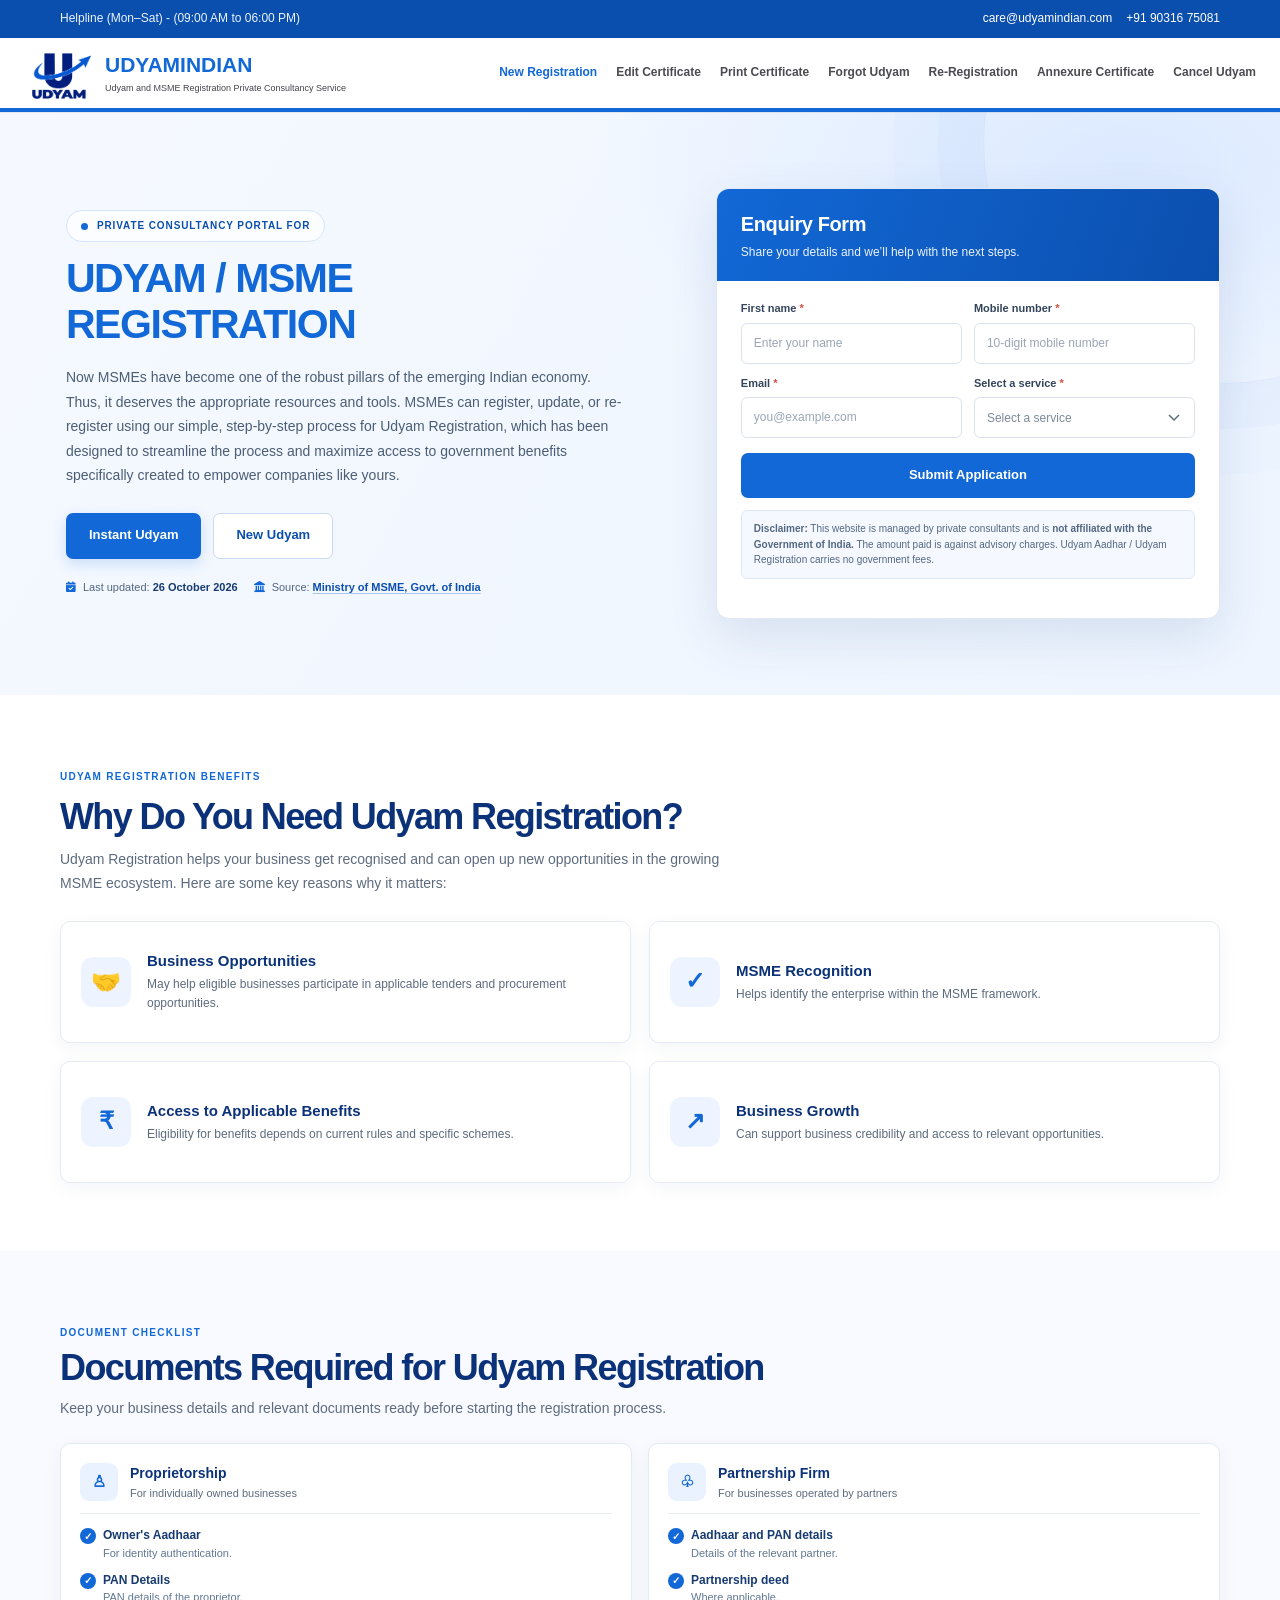
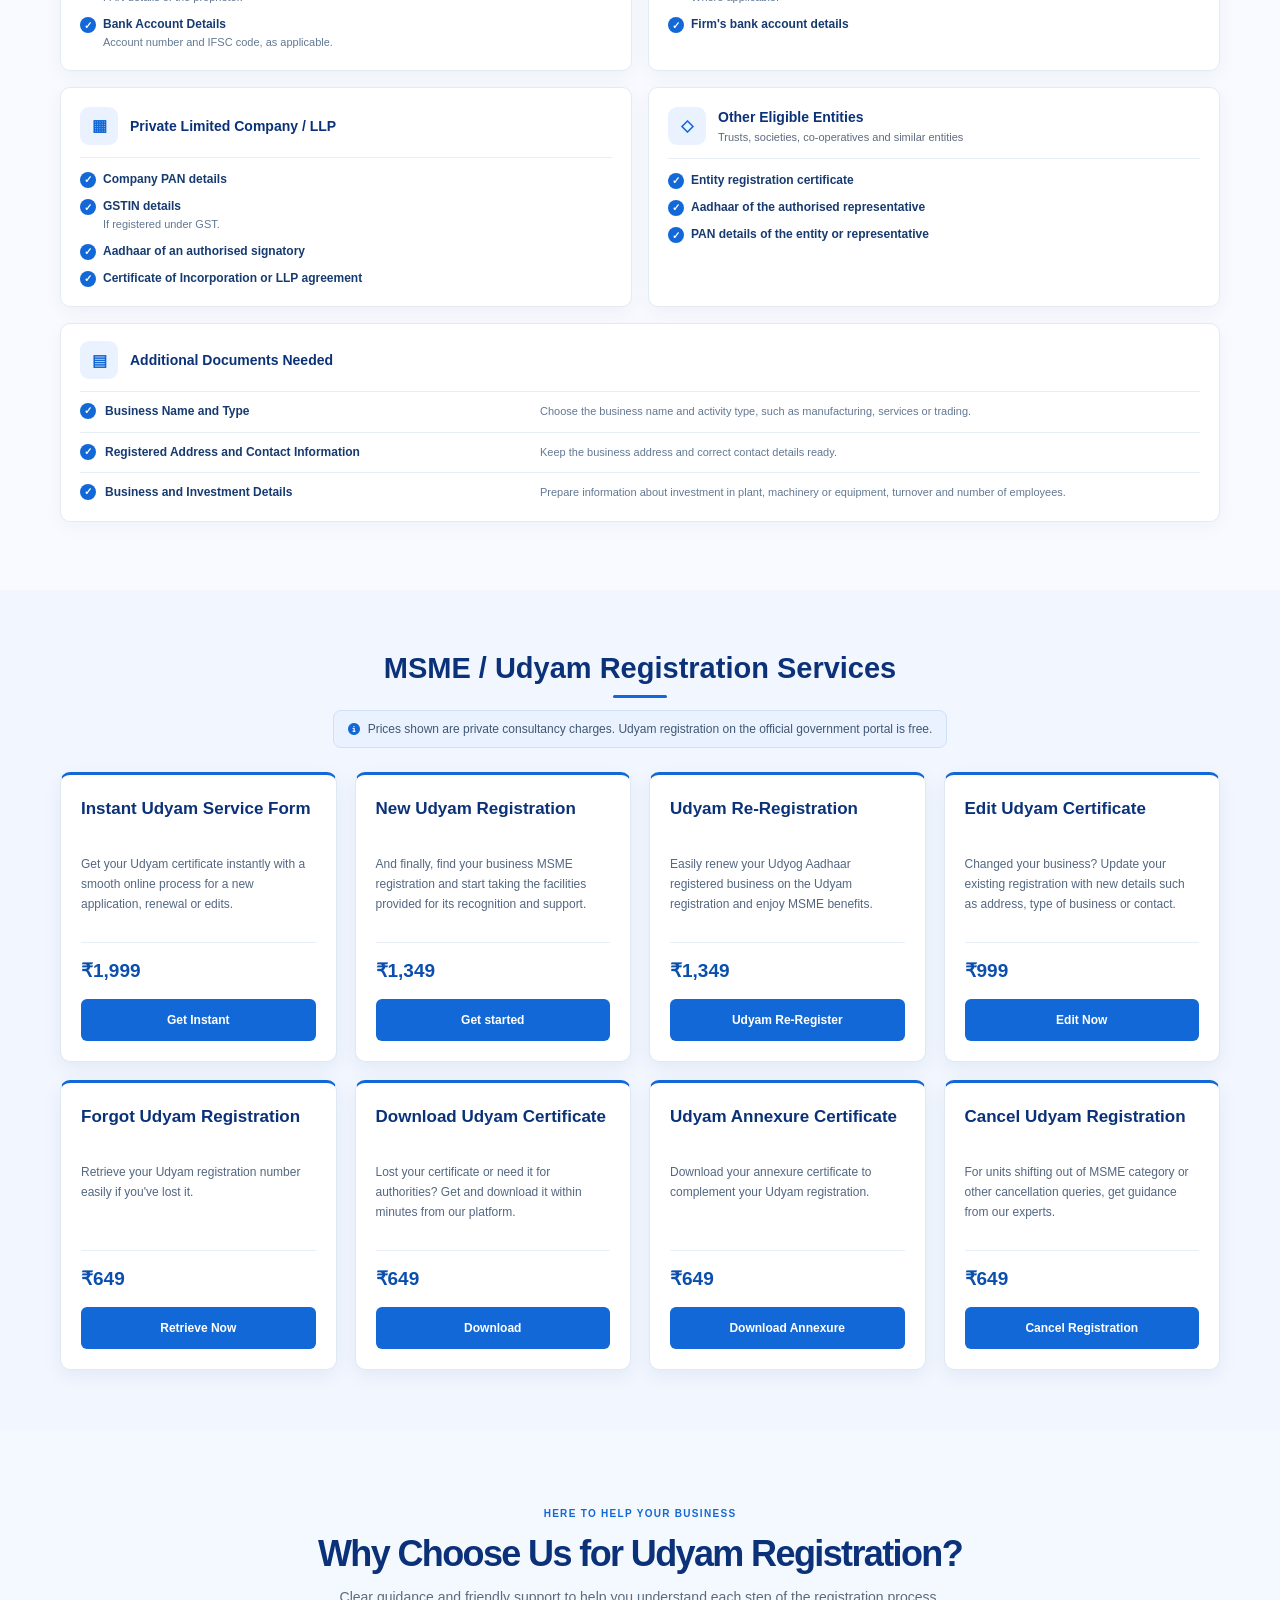
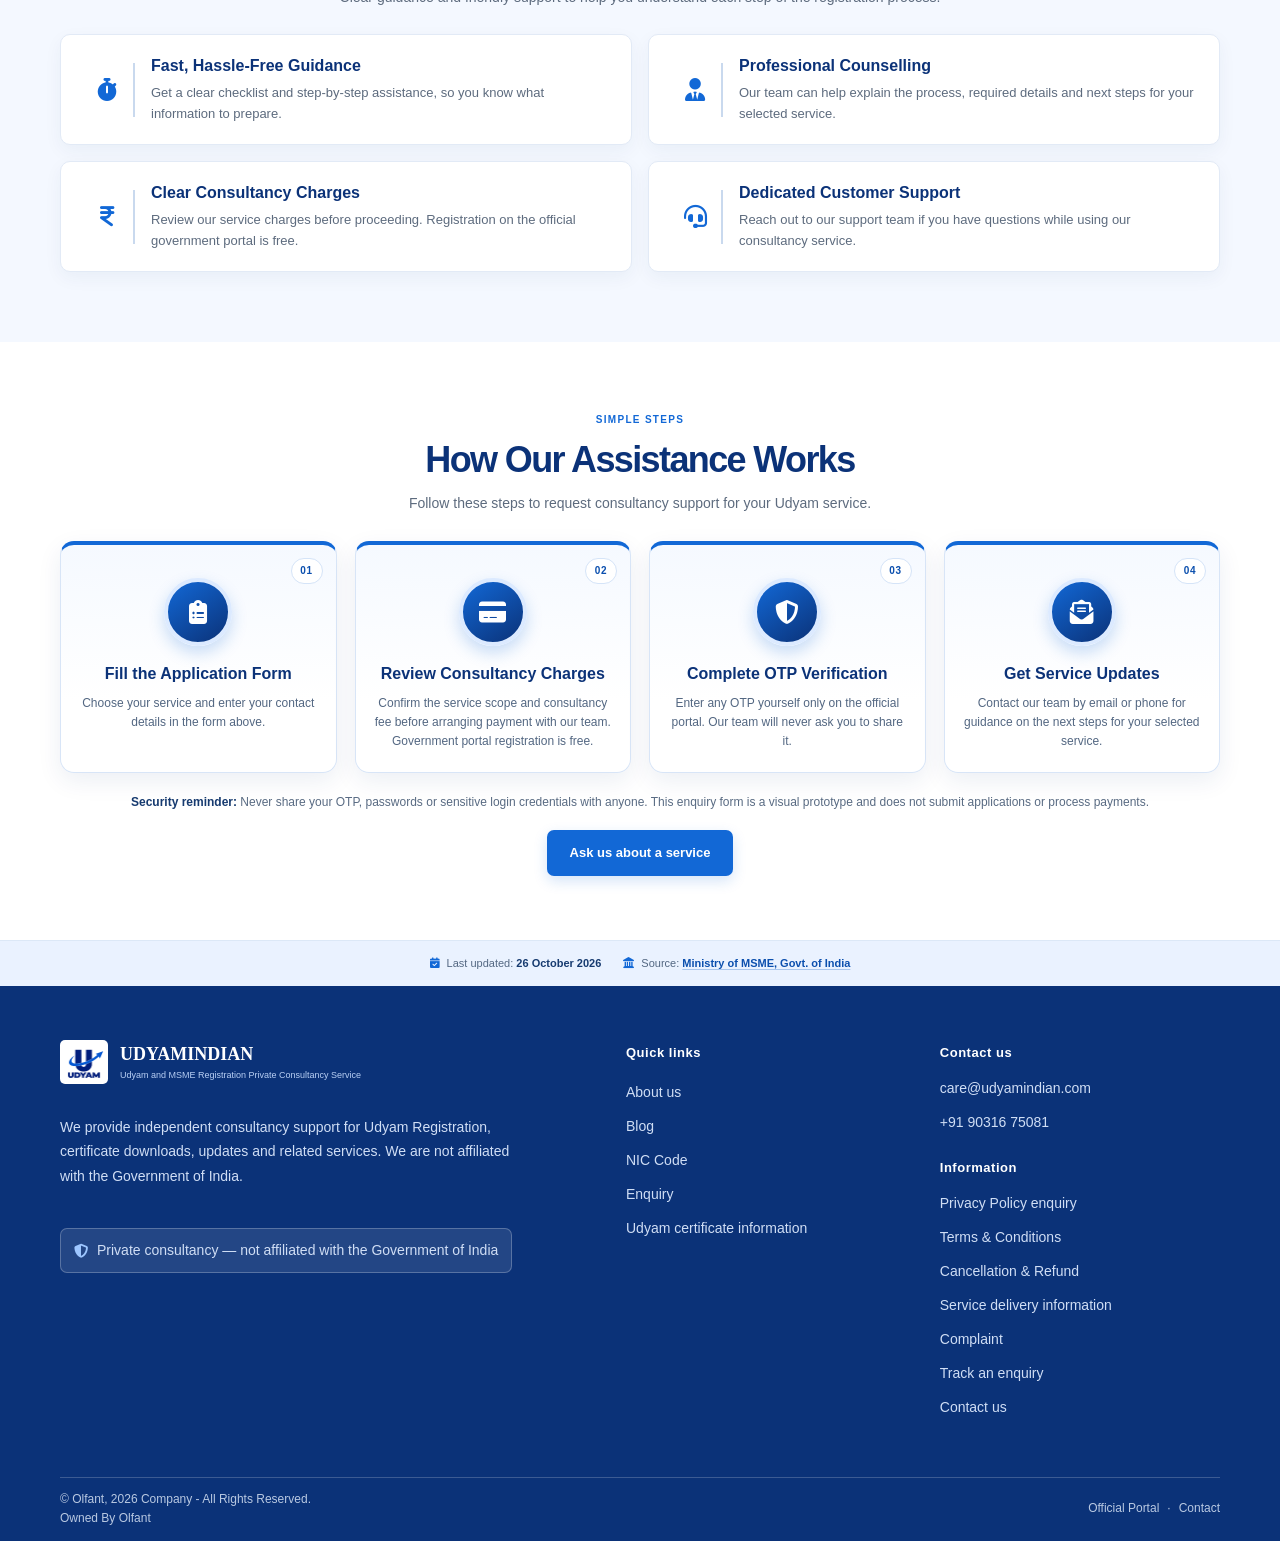
==== index.html @ a0f3ac56 "initial commit" ====
<!DOCTYPE html>
<html lang="en">
<head>
    <meta charset="UTF-8">
    <meta name="viewport" content="width=device-width, initial-scale=1">
    <meta name="theme-color" content="#1268d6">
    <meta name="description" content="Udyam Indian provides independent consultancy support for Udyam and MSME registration.">
    <title>Udyam Indian | MSME Registration Support</title>
    <link rel="stylesheet" href="https://cdnjs.cloudflare.com/ajax/libs/font-awesome/6.7.2/css/all.min.css">
    <link rel="stylesheet" href="./style.css">
</head>
<body>
    <div class="topbar">
        <div class="container topbar-inner">
            <p class="helpline">Helpline (Mon–Sat) - (09:00 AM to 06:00 PM)</p>
            <div class="top-links">
                <a href="mailto:care@udyamindian.com">care@udyamindian.com</a>
                <a href="tel:+919031675081">+91 90316 75081</a>
            </div>
        </div>
    </div>

    <header class="header">
        <div class="container">
            <div class="brand-row">
                <a class="brand" href="./index.html" aria-label="Udyam Indian home">
                    <img class="brand-logo" src="udyam-logo.png" alt="">
                    <span class="brand-copy"><strong>UDYAMINDIAN</strong><span>Udyam and MSME Registration Private Consultancy Service</span></span>
                </a>
                <button class="nav-toggle" type="button" aria-expanded="false" aria-controls="service-navigation">
                    <i class="fa-solid fa-bars" aria-hidden="true"></i><i class="fa-solid fa-xmark" aria-hidden="true"></i>
                </button>
            </div>
            <nav class="nav" id="service-navigation" aria-label="Main navigation">
                <div class="nav-links">
                    <a href="#service-new">New Registration</a>
                    <a href="#service-update">Edit Certificate</a>
                    <a href="#service-download">Print Certificate</a>
                    <a href="#service-forgot">Forgot Udyam</a>
                    <a href="#service-reregistration">Re-Registration</a>
                    <a href="#service-annexure">Annexure Certificate</a>
                    <a href="#service-cancel">Cancel Udyam</a>
                </div>
            </nav>
        </div>
    </header>

    <main>
        <div class="marquee"><p>UDYAM / MSME REGISTRATION &nbsp; • &nbsp; PRIVATE CONSULTANCY SERVICE</p></div>
        <section class="hero" id="home">
            <div class="container hero-grid">
                <div class="hero-copy">
                    <div class="eyebrow hero-eyebrow">PRIVATE CONSULTANCY PORTAL FOR</div>
                    <h1><span>UDYAM / MSME REGISTRATION</span></h1>
                    <p class="hero-intro">Now MSMEs have become one of the robust pillars of the emerging Indian economy. Thus, it deserves the appropriate resources and tools. MSMEs can register, update, or re-register using our simple, step-by-step process for Udyam Registration, which has been designed to streamline the process and maximize access to government benefits specifically created to empower companies like yours.</p>
                    <div class="hero-actions">
                        <a class="button button-primary" href="./instant-udyam.html">Instant Udyam</a>
                        <a class="button button-primary" href="#service-new">New Udyam</a>
                    </div>
                    <div class="hero-meta" aria-label="Registration information">
                        <span class="hero-meta-item"><i class="fa-solid fa-calendar-check" aria-hidden="true"></i><span>Last updated: <strong><time datetime="2026-09-29">26 October 2026</time></strong></span></span>
                        <span class="hero-meta-item"><i class="fa-solid fa-landmark" aria-hidden="true"></i><span>Source: <a href="https://udyamregistration.gov.in/" target="_blank" rel="noopener noreferrer">Ministry of MSME, Govt. of India</a></span></span>
                    </div>
                </div>

                <aside class="form-card" id="enquiry">
                    <div class="form-heading">
                        <h2>Enquiry Form</h2>
                        <p>Share your details and we’ll help with the next steps.</p>
                    </div>
                    <form id="enquiry-form">
                        <div class="field-row">
                            <div class="field">
                                <label for="name">First name <span>*</span></label>
                                <input id="name" name="name" type="text" maxlength="60" autocomplete="name" placeholder="Enter your name" required>
                            </div>
                            <div class="field">
                                <label for="phone">Mobile number <span>*</span></label>
                                <input id="phone" name="phone" type="tel" inputmode="tel" autocomplete="tel" placeholder="10-digit mobile number" required>
                            </div>
                        </div>
                        <div class="field-row">
                            <div class="field">
                                <label for="email">Email <span>*</span></label>
                                <input id="email" name="email" type="email" autocomplete="email" placeholder="you@example.com" required>
                            </div>
                            <div class="field">
                                <label for="service">Select a service <span>*</span></label>
                                <select id="service" name="service" required>
                                    <option value="" selected disabled>Select a service</option>
                                    <option value="instant-udyam">Instant Udyam Service</option>
                                    <option value="new-registration">New Udyam Registration</option>
                                    <option value="re-registration">Udyam Re-Registration</option>
                                    <option value="certificate-update">Update Udyam Certificate</option>
                                    <option value="forgot-registration">Forgot Udyam Registration</option>
                                    <option value="certificate-download">Download Udyam Certificate</option>
                                    <option value="annexure-certificate">Udyam Annexure Certificate</option>
                                    <option value="cancel-udyam">Cancel Udyam</option>
                                </select>
                            </div>
                        </div>
                        <button class="button button-submit" type="submit">Submit Application</button>
                        <p class="form-disclaimer"><strong>Disclaimer:</strong> This website is managed by private consultants and is <strong>not affiliated with the Government of India.</strong> The amount paid is against advisory charges. Udyam Aadhar / Udyam Registration carries no government fees.</p>
                        <p class="form-status" id="form-status" aria-live="polite"></p>
                    </form>
                </aside>
            </div>
        </section>

        <section class="section" id="benefits">
            <div class="container">
                <div class="section-heading">
                    <span class="eyebrow">UDYAM REGISTRATION BENEFITS</span>
                    <h2>Why Do You Need Udyam Registration?</h2>
                    <p>Udyam Registration helps your business get recognised and can open up new opportunities in the growing MSME ecosystem. Here are some key reasons why it matters:</p>
                </div>
                <div class="benefit-grid">
                    <article class="benefit-card"><span class="benefit-icon" aria-hidden="true">🤝</span><div><h3>Business Opportunities</h3><p>May help eligible businesses participate in applicable tenders and procurement opportunities.</p></div></article>
                    <article class="benefit-card"><span class="benefit-icon" aria-hidden="true">✓</span><div><h3>MSME Recognition</h3><p>Helps identify the enterprise within the MSME framework.</p></div></article>
                    <article class="benefit-card"><span class="benefit-icon" aria-hidden="true">₹</span><div><h3>Access to Applicable Benefits</h3><p>Eligibility for benefits depends on current rules and specific schemes.</p></div></article>
                    <article class="benefit-card"><span class="benefit-icon" aria-hidden="true">↗</span><div><h3>Business Growth</h3><p>Can support business credibility and access to relevant opportunities.</p></div></article>
                </div>
            </div>
        </section>

        <section class="section documents-section" id="documents">
            <div class="container">
                <div class="section-heading documents-heading">
                    <span class="eyebrow">DOCUMENT CHECKLIST</span>
                    <h2>Documents Required for Udyam Registration</h2>
                    <p>Keep your business details and relevant documents ready before starting the registration process.</p>
                </div>
                <div class="document-grid">
                    <article class="document-card">
                        <div class="document-card-heading">
                            <span class="document-icon" aria-hidden="true">♙</span>
                            <div><h3>Proprietorship</h3><p>For individually owned businesses</p></div>
                        </div>
                        <ul class="document-list">
                            <li><strong>Owner's Aadhaar</strong><span>For identity authentication.</span></li>
                            <li><strong>PAN Details</strong><span>PAN details of the proprietor.</span></li>
                            <li><strong>Bank Account Details</strong><span>Account number and IFSC code, as applicable.</span></li>
                        </ul>
                    </article>
                    <article class="document-card">
                        <div class="document-card-heading">
                            <span class="document-icon" aria-hidden="true">♧</span>
                            <div><h3>Partnership Firm</h3><p>For businesses operated by partners</p></div>
                        </div>
                        <ul class="document-list">
                            <li><strong>Aadhaar and PAN details</strong><span>Details of the relevant partner.</span></li>
                            <li><strong>Partnership deed</strong><span>Where applicable.</span></li>
                            <li><strong>Firm's bank account details</strong></li>
                        </ul>
                    </article>
                    <article class="document-card">
                        <div class="document-card-heading">
                            <span class="document-icon" aria-hidden="true">▦</span>
                            <div><h3>Private Limited Company / LLP</h3></div>
                        </div>
                        <ul class="document-list">
                            <li><strong>Company PAN details</strong></li>
                            <li><strong>GSTIN details</strong><span>If registered under GST.</span></li>
                            <li><strong>Aadhaar of an authorised signatory</strong></li>
                            <li><strong>Certificate of Incorporation or LLP agreement</strong></li>
                        </ul>
                    </article>
                    <article class="document-card">
                        <div class="document-card-heading">
                            <span class="document-icon" aria-hidden="true">◇</span>
                            <div><h3>Other Eligible Entities</h3><p>Trusts, societies, co-operatives and similar entities</p></div>
                        </div>
                        <ul class="document-list">
                            <li><strong>Entity registration certificate</strong></li>
                            <li><strong>Aadhaar of the authorised representative</strong></li>
                            <li><strong>PAN details of the entity or representative</strong></li>
                        </ul>
                    </article>
                </div>
                <div class="additional-documents">
                    <div class="additional-heading">
                        <span class="document-icon" aria-hidden="true">▤</span>
                        <h3>Additional Documents Needed</h3>
                    </div>
                    <ul class="additional-list">
                        <li class="additional-row"><strong>Business Name and Type</strong><span>Choose the business name and activity type, such as manufacturing, services or trading.</span></li>
                        <li class="additional-row"><strong>Registered Address and Contact Information</strong><span>Keep the business address and correct contact details ready.</span></li>
                        <li class="additional-row"><strong>Business and Investment Details</strong><span>Prepare information about investment in plant, machinery or equipment, turnover and number of employees.</span></li>
                    </ul>
                </div>
            </div>
        </section>

        <section class="section services-section" id="services">
            <div class="container">
                <h2 class="services-title">MSME / Udyam Registration Services</h2>
                <p class="services-disclaimer" id="service-fees"><i class="fa-solid fa-circle-info" aria-hidden="true"></i><span>Prices shown are private consultancy charges. Udyam registration on the official government portal is free.</span></p>
                <div class="service-grid">
                    <article class="service-card" id="service-instant">
                        <h3>Instant Udyam Service Form</h3>
                        <p>Get your Udyam certificate instantly with a smooth online process for a new application, renewal or edits.</p>
                        <strong class="service-price">₹1,999</strong>
                        <a class="service-cta" href="#enquiry" data-service="instant-udyam">Get Instant</a>
                    </article>
                    <article class="service-card" id="service-new">
                        <h3>New Udyam Registration</h3>
                        <p>And finally, find your business MSME registration and start taking the facilities provided for its recognition and support.</p>
                        <strong class="service-price">₹1,349</strong>
                        <a class="service-cta" href="#enquiry" data-service="new-registration">Get started</a>
                    </article>
                    <article class="service-card" id="service-reregistration">
                        <h3>Udyam Re-Registration</h3>
                        <p>Easily renew your Udyog Aadhaar registered business on the Udyam registration and enjoy MSME benefits.</p>
                        <strong class="service-price">₹1,349</strong>
                        <a class="service-cta" href="#enquiry" data-service="re-registration">Udyam Re-Register</a>
                    </article>
                    <article class="service-card" id="service-update">
                        <h3>Edit Udyam Certificate</h3>
                        <p>Changed your business? Update your existing registration with new details such as address, type of business or contact.</p>
                        <strong class="service-price">₹999</strong>
                        <a class="service-cta" href="#enquiry" data-service="certificate-update">Edit Now</a>
                    </article>
                    <article class="service-card" id="service-forgot">
                        <h3>Forgot Udyam Registration</h3>
                        <p>Retrieve your Udyam registration number easily if you've lost it.</p>
                        <strong class="service-price">₹649</strong>
                        <a class="service-cta" href="#enquiry" data-service="forgot-registration">Retrieve Now</a>
                    </article>
                    <article class="service-card" id="service-download">
                        <h3>Download Udyam Certificate</h3>
                        <p>Lost your certificate or need it for authorities? Get and download it within minutes from our platform.</p>
                        <strong class="service-price">₹649</strong>
                        <a class="service-cta" href="#enquiry" data-service="certificate-download">Download</a>
                    </article>
                    <article class="service-card" id="service-annexure">
                        <h3>Udyam Annexure Certificate</h3>
                        <p>Download your annexure certificate to complement your Udyam registration.</p>
                        <strong class="service-price">₹649</strong>
                        <a class="service-cta" href="#enquiry" data-service="annexure-certificate">Download Annexure</a>
                    </article>
                    <article class="service-card" id="service-cancel">
                        <h3>Cancel Udyam Registration</h3>
                        <p>For units shifting out of MSME category or other cancellation queries, get guidance from our experts.</p>
                        <strong class="service-price">₹649</strong>
                        <a class="service-cta" href="#enquiry" data-service="cancel-udyam">Cancel Registration</a>
                    </article>
                </div>
            </div>
        </section>

        <section class="closing-content-section" id="why-choose-us">
            <div class="container">
                <div class="section-heading">
                    <span class="eyebrow">HERE TO HELP YOUR BUSINESS</span>
                    <h2>Why Choose Us for Udyam Registration?</h2>
                    <p>Clear guidance and friendly support to help you understand each step of the registration process.</p>
                </div>
                <div class="why-choose-grid">
                    <article class="why-choose-card">
                        <span class="why-choose-icon"><i class="fa-solid fa-stopwatch" aria-hidden="true"></i></span>
                        <div><h3>Fast, Hassle-Free Guidance</h3><p>Get a clear checklist and step-by-step assistance, so you know what information to prepare.</p></div>
                    </article>
                    <article class="why-choose-card">
                        <span class="why-choose-icon"><i class="fa-solid fa-user-tie" aria-hidden="true"></i></span>
                        <div><h3>Professional Counselling</h3><p>Our team can help explain the process, required details and next steps for your selected service.</p></div>
                    </article>
                    <article class="why-choose-card">
                        <span class="why-choose-icon"><i class="fa-solid fa-indian-rupee-sign" aria-hidden="true"></i></span>
                        <div><h3>Clear Consultancy Charges</h3><p>Review our service charges before proceeding. Registration on the official government portal is free.</p></div>
                    </article>
                    <article class="why-choose-card">
                        <span class="why-choose-icon"><i class="fa-solid fa-headset" aria-hidden="true"></i></span>
                        <div><h3>Dedicated Customer Support</h3><p>Reach out to our support team if you have questions while using our consultancy service.</p></div>
                    </article>
                </div>
            </div>
        </section>

    </main>

    <section class="application-process" id="process">
        <div class="container">
            <div class="section-heading">
                <span class="eyebrow">SIMPLE STEPS</span>
                <h2>How Our Assistance Works</h2>
                <p>Follow these steps to request consultancy support for your Udyam service.</p>
            </div>
            <ol class="application-steps">
                <li class="application-step">
                    <span class="application-step-icon"><i class="fa-solid fa-clipboard-list" aria-hidden="true"></i></span>
                    <h3>Fill the Application Form</h3>
                    <p>Choose your service and enter your contact details in the form above.</p>
                </li>
                <li class="application-step">
                    <span class="application-step-icon"><i class="fa-solid fa-credit-card" aria-hidden="true"></i></span>
                    <h3>Review Consultancy Charges</h3>
                    <p>Confirm the service scope and consultancy fee before arranging payment with our team. Government portal registration is free.</p>
                </li>
                <li class="application-step">
                    <span class="application-step-icon"><i class="fa-solid fa-shield-halved" aria-hidden="true"></i></span>
                    <h3>Complete OTP Verification</h3>
                    <p>Enter any OTP yourself only on the official portal. Our team will never ask you to share it.</p>
                </li>
                <li class="application-step">
                    <span class="application-step-icon"><i class="fa-solid fa-envelope-open-text" aria-hidden="true"></i></span>
                    <h3>Get Service Updates</h3>
                    <p>Contact our team by email or phone for guidance on the next steps for your selected service.</p>
                </li>
            </ol>
            <p class="process-safety-note"><strong>Security reminder:</strong> Never share your OTP, passwords or sensitive login credentials with anyone. This enquiry form is a visual prototype and does not submit applications or process payments.</p>
            <div class="process-cta"><a class="button button-primary" href="#enquiry">Ask us about a service</a></div>
        </div>
    </section>

    <section class="footer-source-note" aria-label="Registration information source">
        <div class="container footer-source-note-inner">
            <span class="footer-source-note-item"><i class="fa-solid fa-calendar-check" aria-hidden="true"></i><span>Last updated: <strong><time datetime="2026-10-26">26 October 2026</time></strong></span></span>
            <span class="footer-source-note-item"><i class="fa-solid fa-landmark" aria-hidden="true"></i><span>Source: <a href="https://udyamregistration.gov.in/" target="_blank" rel="noopener noreferrer">Ministry of MSME, Govt. of India</a></span></span>
        </div>
    </section>

    <footer class="footer" id="contact">
        <div class="container">
            <div class="footer-grid">
                <div class="footer-about">
                    <a class="footer-brand" href="#home"><img class="brand-logo" src="udyam-logo.png" alt=""><span class="brand-copy"><strong>UDYAMINDIAN</strong><span>Udyam and MSME Registration Private Consultancy Service</span></span></a>
                    <p>We provide independent consultancy support for Udyam Registration, certificate downloads, updates and related services. We are not affiliated with the Government of India.</p>
                    <p class="footer-disclaimer"><i class="fa-solid fa-shield-halved" aria-hidden="true"></i><span>Private consultancy — not affiliated with the Government of India</span></p>
                </div>
                <div class="footer-quick-links">
                    <h2>Quick links</h2>
                    <a href="#about-us">About us</a>
                    <a href="#blog">Blog</a>
                    <a href="https://udyamregistration.gov.in/" target="_blank" rel="noopener noreferrer">NIC Code</a>
                    <a href="#enquiry">Enquiry</a>
                    <a href="https://udyamregistration.gov.in/" target="_blank" rel="noopener noreferrer">Udyam certificate information</a>
                </div>
                <div class="footer-contact">
                    <div class="footer-contact-group">
                        <h2>Contact us</h2>
                        <a href="mailto:care@udyamindian.com">care@udyamindian.com</a>
                        <a href="tel:+919031675081">+91 90316 75081</a>
                    </div>
                    <div class="footer-contact-group">
                        <h2>Information</h2>
                        <a href="mailto:care@udyamindian.com?subject=Privacy%20Policy%20Enquiry">Privacy Policy enquiry</a>
                        <a href="#service-fees">Terms & Conditions</a>
                        <a href="#documents">Cancellation & Refund</a>
                        <a href="#services">Service delivery information</a>
                        <a href="mailto:care@udyamindian.com?subject=Complaint">Complaint</a>
                        <a href="mailto:care@udyamindian.com?subject=Application%20Status%20Enquiry">Track an enquiry</a>
                        <a href="#enquiry">Contact us</a>
                    </div>
                </div>
            </div>
            <div class="footer-bottom">
                <div>
                    <p>&copy; <a href="https://olfant.com/" target="_blank" rel="noopener noreferrer">Olfant</a>, 2026 Company - All Rights Reserved.</p>
                    <p>Owned By Olfant</p>
                </div>
                <div class="footer-bottom-links">
                    <a href="https://udyamregistration.gov.in/" target="_blank" rel="noopener noreferrer">Official Portal</a>
                    <span aria-hidden="true">·</span>
                    <a href="mailto:care@udyamindian.com">Contact</a>
                </div>
            </div>
        </div>
    </footer>
    <script src="./app.js"></script>
</body>
</html>
---- style.css ----
:root {
    color-scheme: light;
    --ink: #10233f;
    --muted: #5d6b7e;
    --blue: #1268d6;
    --blue-dark: #0b4fae;
    --line: #e4eaf2;
    --orange: #e77438;
    --surface: #f4f8ff;
    font-family: "DM Sans", "Segoe UI", Arial, sans-serif;
}

* {
    box-sizing: border-box;
}

html {
    scroll-behavior: smooth;
}

body {
    margin: 0;
    color: var(--ink);
    font-size: 15px;
    line-height: 1.6;
    -webkit-font-smoothing: antialiased;
}

a {
    color: inherit;
    text-decoration: none;
}

button,
input,
textarea {
    font: inherit;
}

.container {
    width: min(1160px, calc(100% - 48px));
    margin: 0 auto;
}

.topbar {
    background: #10233f;
    color: #dbe6f5;
    font-size: 12px;
}

.topbar-inner,
.top-links,
.brand-row,
.brand,
.nav-links,
.hero-actions,
.trust-grid,
.trust-item,
.official-inner,
.footer-bottom {
    display: flex;
    align-items: center;
}

.topbar-inner {
    min-height: 39px;
    justify-content: space-between;
    gap: 20px;
}

.topbar p {
    margin: 0;
}

.top-links {
    gap: 22px;
}

.top-links a:hover {
    color: #b9d8ff;
}

.footer a:hover {
    color: #ffbf86;
}

.header {
    background: #fff;
    box-shadow: 0 1px 0 rgb(16 35 63 / 8%);
}

.brand-row {
    min-height: 82px;
    justify-content: space-between;
}

.brand {
    gap: 11px;
}

.brand-logo {
    display: block;
    width: 54px;
    height: 48px;
    flex: 0 0 auto;
    object-fit: contain;
}

.brand-copy {
    display: grid;
    line-height: 1.25;
}

.brand-copy strong {
    font-size: 18px;
    font-weight: 800;
    letter-spacing: .04em;
}

.brand-copy span {
    margin-top: 4px;
    color: var(--muted);
    font-size: 11px;
}

.header-cta {
    display: inline-flex;
    align-items: center;
    gap: 10px;
    padding: 10px 16px;
    border: 1px solid var(--line);
    border-radius: 6px;
    color: var(--blue-dark);
    font-size: 12px;
    font-weight: 700;
}

.header-cta:hover,
.button-outline:hover {
    border-color: var(--blue);
    background: #f5f9ff;
}

.nav {
    border-top: 1px solid #f0f2f5;
}

.nav-links {
    min-height: 44px;
    gap: 33px;
}

.nav-links a {
    padding: 11px 0;
    color: #4b5c72;
    font-size: 12px;
    font-weight: 600;
}

.nav-links a:first-child,
.nav-links a:hover {
    color: var(--blue);
}

.hero {
    position: relative;
    overflow: hidden;
    padding: 68px 0 62px;
    background: radial-gradient(ellipse at 12% 0%, rgb(208 226 255 / 68%), transparent 39%), linear-gradient(118deg, #f4f8ff, #f7f9fd 55%, #edf4ff);
}

.hero::after {
    position: absolute;
    top: -175px;
    right: -130px;
    width: 500px;
    height: 500px;
    border: 1px solid rgb(18 104 214 / 8%);
    border-radius: 50%;
    box-shadow: 0 0 0 48px rgb(18 104 214 / 3%), 0 0 0 96px rgb(18 104 214 / 2%);
    content: "";
    pointer-events: none;
}

.hero-grid {
    position: relative;
    z-index: 1;
    display: grid;
    grid-template-columns: minmax(0, 1.1fr) minmax(360px, .78fr);
    align-items: center;
    gap: 68px;
}

.eyebrow {
    color: var(--blue);
    font-size: 10px;
    font-weight: 800;
    letter-spacing: .13em;
}

.hero-eyebrow {
    display: flex;
    align-items: center;
    gap: 9px;
}

.hero-eyebrow::before {
    width: 8px;
    height: 8px;
    border-radius: 50%;
    background: var(--orange);
    content: "";
}

h1,
h2,
h3,
p {
    overflow-wrap: anywhere;
}

.hero h1,
.section-heading h2,
.process-intro h2,
.official-inner h2 {
    margin: 16px 0 0;
    font-family: "Segoe UI", Arial, sans-serif;
    font-weight: 800;
    letter-spacing: -.045em;
    line-height: 1.15;
}

.hero h1 {
    max-width: 620px;
    font-size: clamp(38px, 4.5vw, 58px);
}

.hero h1 span {
    color: var(--blue);
}

.hero-intro {
    max-width: 540px;
    margin: 20px 0 0;
    color: var(--muted);
    font-size: 16px;
    line-height: 1.75;
}

.hero-actions {
    flex-wrap: wrap;
    gap: 22px;
    margin-top: 27px;
}

.button {
    display: inline-flex;
    min-height: 44px;
    align-items: center;
    justify-content: center;
    gap: 12px;
    padding: 0 17px;
    border: 1px solid transparent;
    border-radius: 5px;
    font-size: 12px;
    font-weight: 700;
    transition: background .18s ease, border-color .18s ease, transform .18s ease;
    cursor: pointer;
}

.button:hover {
    transform: translateY(-1px);
}

.button-primary,
.button-submit {
    background: var(--blue);
    color: white;
}

.button-primary:hover,
.button-submit:hover {
    background: var(--blue-dark);
}

.text-link {
    color: var(--blue-dark);
    font-size: 12px;
    font-weight: 700;
}

.text-link:hover {
    text-decoration: underline;
}

.notice {
    display: flex;
    max-width: 575px;
    align-items: flex-start;
    gap: 11px;
    margin-top: 33px;
    padding: 14px 16px;
    border: 1px solid #dce7f7;
    border-radius: 7px;
    background: rgb(255 255 255 / 78%);
}

.notice-icon {
    display: grid;
    width: 20px;
    height: 20px;
    flex: 0 0 20px;
    place-items: center;
    border-radius: 50%;
    background: #eaf2ff;
    color: var(--blue-dark);
    font-size: 12px;
    font-weight: 800;
}

.notice p {
    margin: 0;
    color: #56667b;
    font-size: 11px;
    line-height: 1.65;
}

.notice strong {
    color: var(--ink);
}

.form-card {
    padding: 26px;
    border: 1px solid #e7edf5;
    border-radius: 11px;
    background: white;
    box-shadow: 0 20px 60px rgb(29 65 112 / 12%);
}

.form-kicker {
    color: var(--orange);
    font-size: 9px;
    font-weight: 800;
    letter-spacing: .12em;
}

.form-card h2 {
    margin: 5px 0 4px;
    font-family: "Segoe UI", Arial, sans-serif;
    font-size: 24px;
    font-weight: 800;
    letter-spacing: -.035em;
}

.form-heading p {
    margin: 0 0 20px;
    color: var(--muted);
    font-size: 12px;
}

.field-row {
    display: grid;
    grid-template-columns: 1fr 1fr;
    gap: 13px;
}

.field {
    min-width: 0;
    margin-bottom: 13px;
}

.field label {
    display: block;
    margin-bottom: 5px;
    color: #263b57;
    font-size: 11px;
    font-weight: 700;
}

.field label span {
    color: #d84e3e;
}

.field input,
.field textarea {
    display: block;
    width: 100%;
    min-height: 41px;
    padding: 9px 11px;
    border: 1px solid #dce3ec;
    border-radius: 5px;
    outline: none;
    background: white;
    color: var(--ink);
    font-size: 12px;
    transition: border-color .18s ease, box-shadow .18s ease;
}

.field textarea {
    min-height: 76px;
    resize: vertical;
}

.field input::placeholder,
.field textarea::placeholder {
    color: #9aa6b5;
}

.field input:focus,
.field textarea:focus {
    border-color: var(--blue);
    box-shadow: 0 0 0 3px rgb(18 104 214 / 10%);
}

.button-submit {
    width: 100%;
    min-height: 44px;
    border: 0;
}

.form-help {
    min-height: 17px;
    margin: 9px 0 0;
    color: #8793a3;
    font-size: 10px;
    text-align: center;
}

.trust-strip {
    border-bottom: 1px solid var(--line);
    background: white;
}

.trust-grid {
    min-height: 100px;
    justify-content: space-between;
    gap: 24px;
}

.trust-item {
    gap: 12px;
}

.trust-mark {
    display: grid;
    width: 39px;
    height: 39px;
    flex: 0 0 39px;
    place-items: center;
    border-radius: 9px;
    background: #edf4ff;
    color: var(--blue);
    font-size: 11px;
    font-weight: 800;
}

.trust-item p {
    display: grid;
    gap: 2px;
    margin: 0;
}

.trust-item strong {
    font-size: 12px;
}

.trust-item p span {
    color: var(--muted);
    font-size: 10px;
}

.section {
    padding: 78px 0;
}

.section-heading {
    max-width: 620px;
    margin-bottom: 30px;
}

.section-heading h2,
.process-intro h2,
.official-inner h2 {
    font-size: clamp(28px, 3.2vw, 39px);
}

.section-heading>p,
.process-intro>p,
.official-inner p {
    margin: 12px 0 0;
    color: var(--muted);
    font-size: 14px;
    line-height: 1.75;
}

.service-grid {
    display: grid;
    grid-template-columns: repeat(3, minmax(0, 1fr));
    gap: 16px;
}

.service-card {
    min-height: 198px;
    padding: 21px;
    border: 1px solid var(--line);
    border-radius: 8px;
    background: white;
    transition: border-color .18s ease, box-shadow .18s ease, transform .18s ease;
}

.service-card:hover {
    transform: translateY(-3px);
    border-color: #b7d2f7;
    box-shadow: 0 12px 28px rgb(23 62 110 / 8%);
}

.service-number {
    color: var(--orange);
    font-size: 10px;
    font-weight: 800;
    letter-spacing: .1em;
}

.service-card h3 {
    margin: 12px 0 6px;
    font-size: 16px;
    font-weight: 800;
}

.service-card p {
    min-height: 42px;
    margin: 0;
    color: var(--muted);
    font-size: 11px;
    line-height: 1.7;
}

.card-link {
    display: inline-flex;
    align-items: center;
    gap: 8px;
    margin-top: 14px;
    color: var(--blue-dark);
    font-size: 10px;
    font-weight: 700;
}

.process {
    padding: 65px 0;
    background: #10233f;
    color: white;
}

.process-grid {
    display: grid;
    grid-template-columns: .85fr 1fr;
    align-items: center;
    gap: 85px;
}

.process-intro .eyebrow {
    color: #9dc6ff;
}

.process-intro h2 {
    max-width: 410px;
    margin-top: 13px;
}

.process-intro>p {
    max-width: 390px;
    color: #becde0;
}

.button-light {
    margin-top: 20px;
    background: white;
    color: var(--blue-dark);
}

.button-light:hover {
    background: #eaf2ff;
}

.steps {
    display: grid;
    gap: 22px;
    margin: 0;
    padding: 0;
    list-style: none;
}

.steps li {
    display: flex;
    align-items: flex-start;
    gap: 15px;
}

.steps li>span {
    display: grid;
    width: 35px;
    height: 35px;
    flex: 0 0 35px;
    place-items: center;
    border: 1px solid rgb(255 255 255 / 25%);
    border-radius: 50%;
    color: #9dc6ff;
    font-size: 12px;
    font-weight: 800;
}

.steps h3 {
    margin: 0;
    font-size: 14px;
}

.steps p {
    margin: 4px 0 0;
    color: #becde0;
    font-size: 11px;
}

.official {
    padding: 44px 0;
    background: #f5f8fc;
}

.official-inner {
    justify-content: space-between;
    gap: 40px;
}

.official-inner>div {
    max-width: 760px;
}

.official-inner h2 {
    margin-top: 7px;
    font-size: 26px;
    letter-spacing: -.03em;
}

.official-inner p {
    margin-top: 8px;
    font-size: 12px;
}

.button-outline {
    flex: 0 0 auto;
    border-color: #cdd8e7;
    background: white;
    color: var(--blue-dark);
}

.footer {
    padding: 46px 0 0;
    background: #0c1b31;
    color: #d8e1ed;
}

.footer-grid {
    display: grid;
    grid-template-columns: 1.45fr 1fr 1fr 1fr;
    gap: 45px;
    padding-bottom: 35px;
}

.footer-brand {
    display: inline-flex;
    align-items: center;
    gap: 10px;
    color: white;
}

.footer-brand .brand-logo {
    width: 48px;
    height: 42px;
    padding: 3px;
    border-radius: 4px;
    background: white;
}

.footer-brand .brand-copy>span {
    color: #a8b7ca;
}

.footer-about>p {
    max-width: 295px;
    margin: 15px 0 0;
    color: #a8b7ca;
    font-size: 11px;
    line-height: 1.75;
}

.footer-grid h2 {
    margin: 3px 0 14px;
    color: white;
    font-size: 12px;
}

.footer-grid>div:not(:first-child)>a {
    display: block;
    width: fit-content;
    margin: 8px 0;
    color: #a8b7ca;
    font-size: 11px;
}

.footer-bottom {
    min-height: 51px;
    justify-content: space-between;
    gap: 20px;
    border-top: 1px solid rgb(255 255 255 / 12%);
    color: #91a1b6;
    font-size: 10px;
}

.footer-bottom p {
    margin: 0;
}

a:focus-visible,
button:focus-visible,
input:focus-visible,
textarea:focus-visible,
select:focus-visible {
    outline: 3px solid #ffb675;
    outline-offset: 3px;
}

.sr-only {
    position: absolute;
    width: 1px;
    height: 1px;
    overflow: hidden;
    clip: rect(0, 0, 0, 0);
    white-space: nowrap;
    clip-path: inset(50%);
}

@media (max-width: 900px) {
    .hero-grid {
        grid-template-columns: minmax(0, 1fr) minmax(320px, .9fr);
        gap: 34px;
    }

    .hero {
        padding: 52px 0;
    }

    .form-card {
        padding: 21px;
    }

    .nav-links {
        gap: 22px;
    }

    .process-grid {
        gap: 44px;
    }

    .footer-grid {
        gap: 26px;
    }
}

@media (max-width: 700px) {
    .container {
        width: min(100% - 36px, 540px);
    }

    .topbar-inner {
        min-height: 37px;
        justify-content: center;
        text-align: center;
    }

    .top-links {
        gap: 16px;
        font-size: 10px;
    }

    .brand-row {
        min-height: 70px;
    }

    .brand {
        gap: 8px;
    }

    .brand-logo {
        width: 52px;
        height: 44px;
    }

    .brand-copy strong {
        font-size: 15px;
    }

    .brand-copy span {
        font-size: 9px;
    }

    .header-cta {
        gap: 6px;
        padding: 8px;
        font-size: 10px;
    }

    .nav-links {
        min-height: 42px;
        gap: 21px;
        overflow-x: auto;
        white-space: nowrap;
        scrollbar-width: thin;
    }

    .nav-links a {
        padding: 10px 0;
        font-size: 11px;
    }

    .hero {
        padding: 39px 0 36px;
    }

    .hero-grid {
        grid-template-columns: 1fr;
        gap: 28px;
    }

    .hero h1 {
        max-width: 510px;
        font-size: clamp(36px, 10vw, 49px);
    }

    .hero-intro {
        font-size: 14px;
    }

    .notice {
        margin-top: 23px;
    }

    .form-card {
        padding: 21px;
    }

    .trust-grid {
        display: grid;
        grid-template-columns: 1fr;
        gap: 0;
        padding: 12px 0;
    }

    .trust-item {
        padding: 11px 0;
    }

    .section {
        padding: 56px 0;
    }

    .section-heading {
        margin-bottom: 23px;
    }

    .service-grid {
        grid-template-columns: repeat(2, minmax(0, 1fr));
        gap: 11px;
    }

    .service-card {
        min-height: 216px;
        padding: 16px;
    }

    .service-card h3 {
        font-size: 14px;
    }

    .process {
        padding: 49px 0;
    }

    .process-grid {
        grid-template-columns: 1fr;
        gap: 32px;
    }

    .official {
        padding: 35px 0;
    }

    .official-inner {
        align-items: flex-start;
        flex-direction: column;
        gap: 18px;
    }

    .footer-grid {
        grid-template-columns: repeat(2, minmax(0, 1fr));
        gap: 27px 18px;
    }

    .footer-about {
        grid-column: 1 / -1;
    }
}

@media (max-width: 420px) {
    .container {
        width: calc(100% - 30px);
    }

    .top-links {
        gap: 10px;
        font-size: 9px;
    }

    .header-cta {
        padding: 7px;
        font-size: 9px;
    }

    .field-row {
        grid-template-columns: 1fr;
        gap: 0;
    }

    .service-grid {
        grid-template-columns: 1fr;
    }

    .service-card {
        min-height: 0;
    }

    .service-card p {
        min-height: 0;
    }

    .footer-grid {
        grid-template-columns: 1fr 1fr;
    }

    .footer-bottom {
        align-items: flex-start;
        flex-direction: column;
        justify-content: center;
        gap: 5px;
        padding: 12px 0;
    }
}

@media (prefers-reduced-motion: reduce) {
    html {
        scroll-behavior: auto;
    }

    *,
    *::before,
    *::after {
        transition-duration: .01ms !important;
    }
}

.topbar {
    display: block;
    background: #0b4fae;
    color: #eaf3ff;
}

.topbar-inner {
    min-height: 38px;
}

.top-links {
    gap: 14px;
}

.top-links a {
    color: #fff;
    transition: color .18s ease;
}

.header {
    position: sticky;
    top: 0;
    z-index: 1000;
    background: #fff;
    box-shadow: 0 1px 0 rgb(16 35 63 / 8%);
    color: #4c4b50;
}

.header>.container {
    display: grid;
    width: min(100% - 48px, 1600px);
    grid-template-columns: auto minmax(0, 1fr);
    align-items: center;
    gap: 30px;
}

.brand-row {
    min-height: 70px;
}

.brand-logo {
    width: 70px;
    height: 58px;
}

.brand-copy strong {
    color: #1268d6;
    font-family: sans-serif, "Times New Roman", serif;
    font-size: 21px;
    letter-spacing: 0;
}

.brand-copy span {
    color: #46434a;
    font-size: 9px;
    font-weight: 500;
}

.header-actions {
    display: none;
    align-items: center;
    gap: 20px;
}

.header-actions a {
    color: white;
    font-size: 15px;
    font-weight: 700;
}

.nav-toggle {
    display: none;
}

.header-cta {
    display: none;
}

.nav {
    min-width: 0;
    grid-column: 2;
    grid-row: 1;
    justify-self: end;
    border: 0;
}

.nav-links {
    min-height: 70px;
    justify-content: flex-end;
    flex-wrap: wrap;
    gap: 5px 19px;
    overflow: visible;
    white-space: normal;
}

.nav-links a {
    flex: 0 1 auto;
    padding: 8px 0;
    color: #4c4b50;
    font-size: 12px;
    font-weight: 600;
    text-align: center;
    text-transform: none;
}

.nav-links a:first-child,
.nav-links a:hover {
    background: transparent;
    color: #1268d6;
}

.header::after {
    display: block;
    height: 4px;
    background: #1268d6;
    content: "";
}

.marquee {
    display: none;
}

.marquee p {
    margin: 0;
    font-size: 16px;
    font-weight: 800;
}

.hero {
    padding: clamp(44px, 6vw, 76px) 0;
    background: radial-gradient(ellipse at 88% 9%, rgb(208 226 255 / 64%), transparent 34%), linear-gradient(120deg, #f5f9ff, #eef5ff);
}

.hero::after {
    top: -210px;
    right: -185px;
    width: 480px;
    height: 480px;
    border-color: rgb(18 104 214 / 7%);
    box-shadow: 0 0 0 45px rgb(18 104 214 / 2.5%), 0 0 0 90px rgb(18 104 214 / 1.5%);
}

.hero-grid {
    grid-template-columns: minmax(0, 1.08fr) minmax(390px, .92fr);
    gap: clamp(32px, 5vw, 68px);
}

.hero-copy {
    max-width: 610px;
    justify-self: center;
    text-align: left;
}

.hero-eyebrow {
    display: inline-flex;
    justify-content: flex-start;
    gap: 9px;
    padding: 7px 14px;
    border: 1px solid #d5e5fb;
    border-radius: 30px;
    background: rgb(255 255 255 / 78%);
    color: #0b4fae;
    font-size: 10px;
    letter-spacing: .09em;
}

.hero-eyebrow::before {
    display: inline-block;
    width: 7px;
    height: 7px;
    background: #1268d6;
}

.hero h1 {
    max-width: 580px;
    margin: 14px 0 0;
    color: #10233f;
    font-family: "Segoe UI", Arial, sans-serif;
    font-size: clamp(30px, 3.3vw, 41px);
    font-weight: 800;
    letter-spacing: -.035em;
    line-height: 1.12;
}

.hero h1 span {
    display: block;
    color: #1268d6;
}

.hero-intro {
    max-width: 560px;
    margin: 17px 0 0;
    color: #4b5d75;
    font-size: 14px;
    font-weight: 400;
    line-height: 1.75;
}

.hero-actions {
    justify-content: flex-start;
    gap: 12px;
    margin-top: 25px;
}

.button-primary {
    min-height: 46px;
    padding: 0 22px;
    border-radius: 7px;
    background: #1268d6;
    box-shadow: 0 5px 14px rgb(18 104 214 / 18%);
    font-size: 13px;
}

.button-primary:hover {
    background: #0b4fae;
}

.hero-actions .button {
    min-height: 46px;
}

.hero-actions .button+.button {
    border-color: #c9daf1;
    background: white;
    box-shadow: none;
    color: #0b4fae;
}

.hero-actions .button+.button:hover {
    border-color: #1268d6;
    background: #f3f8ff;
}

.hero-meta {
    display: flex;
    flex-wrap: wrap;
    align-items: center;
    gap: 9px 16px;
    margin-top: 20px;
    color: #536782;
    font-size: 11px;
    line-height: 1.6;
}

.hero-meta-item {
    display: inline-flex;
    min-width: 0;
    align-items: center;
    gap: 7px;
}

.hero-meta-item>.fa-solid {
    flex: 0 0 auto;
    color: #1268d6;
}

.hero-meta strong {
    color: #173b70;
}

.hero-meta a {
    color: #0b4fae;
    font-weight: 700;
    text-decoration: underline;
    text-decoration-color: #a9c6ed;
    text-underline-offset: 2px;
}

.hero-meta a:hover {
    color: #1268d6;
    text-decoration-color: currentColor;
}

.notice {
    display: none;
}

.form-card {
    min-width: 0;
    overflow: hidden;
    padding: 0 0 14px;
    border: 1px solid #dfe8f4;
    border-radius: 13px;
    background: white;
    box-shadow: 0 18px 50px rgb(26 69 123 / 12%);
}

.form-heading {
    padding: 19px 24px;
    background: linear-gradient(110deg, #1268d6, #0b4fae);
    color: white;
    text-align: left;
}

.form-card h2 {
    margin: 0;
    color: white;
    font-family: "Segoe UI", Arial, sans-serif;
    font-size: 20px;
    letter-spacing: -.02em;
}

.form-heading p {
    display: block;
    margin: 3px 0 0;
    color: rgb(255 255 255 / 92%);
    font-size: 12px;
}

.form-kicker {
    display: none;
}

.form-card form {
    padding: 19px 24px 0;
}

.field-row {
    gap: 12px;
}

.field {
    margin-bottom: 11px;
}

.field label {
    margin-bottom: 5px;
    color: #34445c;
    font-size: 11px;
    text-transform: none;
}

.field label span {
    color: #d84e3e;
}

.field input,
.field textarea,
.field select {
    min-height: 41px;
    padding: 9px 12px;
    border-radius: 6px;
    font-size: 12px;
}

.field select {
    display: block;
    width: 100%;
    padding-right: 38px;
    border: 1px solid #dce3ec;
    outline: none;
    appearance: none;
    background: white url("data:image/svg+xml,%3Csvg xmlns='http://www.w3.org/2000/svg' width='12' height='8' viewBox='0 0 12 8'%3E%3Cpath d='m1 1 5 5 5-5' fill='none' stroke='%235d6b7e' stroke-width='1.5'/%3E%3C/svg%3E") no-repeat right 14px center;
    color: var(--ink);
    cursor: pointer;
}

.field select:invalid {
    color: #7d8998;
}

.field select option {
    color: var(--ink);
}

.field textarea {
    min-height: 66px;
}

.field input:focus,
.field textarea:focus,
.field select:focus {
    border-color: #1268d6;
    box-shadow: 0 0 0 3px rgb(18 104 214 / 12%);
}

.button-submit {
    width: 100%;
    min-height: 45px;
    margin: 4px 0 0;
    padding: 0 18px;
    border: 0;
    border-radius: 7px;
    background: #1268d6;
    font-size: 13px;
}

.button-submit:hover {
    background: #0b4fae;
}

#enquiry-form {
    text-align: left;
}

.form-help {
    font-size: 10px;
}

.form-disclaimer {
    margin: 12px 0 0;
    padding: 10px 12px;
    border: 1px solid #dce8f7;
    border-radius: 6px;
    background: #f5f9ff;
    color: #536782;
    font-size: 10px;
    line-height: 1.55;
}

.form-status {
    min-height: 17px;
    margin: 8px 0 0;
    color: #0b4fae;
    font-size: 11px;
    text-align: center;
}

.section {
    padding: 52px 0;
}

.section-heading {
    margin-bottom: 20px;
}

.section-heading h2 {
    color: #0b3278;
}

.benefit-grid {
    display: grid;
    grid-template-columns: repeat(2, minmax(0, 1fr));
    gap: 15px;
}

.benefit-card {
    display: flex;
    min-height: 112px;
    align-items: center;
    gap: 16px;
    padding: 16px;
    border: 1px solid #e4eaf2;
    border-radius: 8px;
    background: white;
    box-shadow: 0 5px 17px rgb(18 104 214 / 7%);
}

.benefit-icon {
    display: grid;
    width: 50px;
    height: 50px;
    flex: 0 0 50px;
    place-items: center;
    border-radius: 10px;
    background: #edf4ff;
    color: #1268d6;
    font-size: 24px;
    font-weight: 700;
}

.benefit-card h3 {
    margin: 0;
    color: #0b3278;
    font-size: 14px;
}

.benefit-card p {
    margin: 4px 0 0;
    color: var(--muted);
    font-size: 11px;
    line-height: 1.5;
}

.documents-section {
    padding-top: 24px;
}

.documents-heading {
    max-width: 760px;
    margin-bottom: 18px;
}

.documents-heading h2 {
    margin-top: 0;
    color: #0b3278;
    font-size: clamp(25px, 3vw, 32px);
}

.documents-heading>p {
    margin-top: 5px;
    font-size: 12px;
}

.document-grid {
    display: grid;
    grid-template-columns: repeat(2, minmax(0, 1fr));
    gap: 14px;
}

.document-card {
    min-width: 0;
    padding: 16px 17px;
    border: 1px solid #e4eaf2;
    border-radius: 9px;
    background: white;
    box-shadow: 0 5px 17px rgb(18 104 214 / 6%);
    transition: border-color .18s ease, box-shadow .18s ease, transform .18s ease;
}

.document-card:hover {
    transform: translateY(-2px);
    border-color: #b7d2f7;
    box-shadow: 0 10px 24px rgb(23 62 110 / 9%);
}

.document-card-heading {
    display: flex;
    align-items: center;
    gap: 10px;
    padding-bottom: 10px;
    border-bottom: 1px solid #e7eef8;
}

.document-icon {
    display: grid;
    width: 34px;
    height: 34px;
    flex: 0 0 34px;
    place-items: center;
    border-radius: 7px;
    background: #eaf2ff;
    color: #1268d6;
    font-size: 16px;
    font-weight: 800;
}

.document-card h3 {
    margin: 0;
    color: #0b3278;
    font-size: 13px;
    line-height: 1.35;
}

.document-card-heading p {
    margin: 2px 0 0;
    color: var(--muted);
    font-size: 10px;
}

.document-list {
    display: grid;
    gap: 8px;
    margin: 11px 0 0;
    padding: 0;
    list-style: none;
}

.document-list li {
    position: relative;
    padding-left: 22px;
    color: #294466;
    font-size: 10px;
    line-height: 1.45;
}

.document-list li::before {
    position: absolute;
    top: 1px;
    left: 0;
    display: grid;
    width: 14px;
    height: 14px;
    place-items: center;
    border-radius: 50%;
    background: #1268d6;
    color: white;
    content: "✓";
    font-size: 9px;
    font-weight: 800;
}

.document-list strong,
.additional-row strong {
    display: block;
    color: #173b70;
    font-size: 10px;
}

.document-list span {
    display: block;
    color: #627893;
}

.additional-documents {
    margin-top: 14px;
    padding: 15px 17px 7px;
    border: 1px solid #e4eaf2;
    border-radius: 9px;
    background: white;
    box-shadow: 0 5px 17px rgb(18 104 214 / 5%);
}

.additional-heading {
    display: flex;
    align-items: center;
    gap: 10px;
    padding-bottom: 9px;
    border-bottom: 1px solid #e7eef8;
}

.additional-heading h3 {
    margin: 0;
    color: #0b3278;
    font-size: 13px;
}

.additional-list {
    margin: 0;
    padding: 0;
    list-style: none;
}

.additional-row {
    display: grid;
    grid-template-columns: minmax(190px, .8fr) 1.2fr;
    gap: 16px;
    padding: 8px 0;
    border-bottom: 1px solid #e7eef8;
}

.additional-row:last-child {
    border-bottom: 0;
}

.additional-row strong {
    position: relative;
    padding-left: 22px;
}

.additional-row strong::before {
    position: absolute;
    top: 0;
    left: 0;
    display: grid;
    width: 14px;
    height: 14px;
    place-items: center;
    border-radius: 50%;
    background: #1268d6;
    color: white;
    content: "✓";
    font-size: 9px;
}

.additional-row span {
    color: #627893;
    font-size: 10px;
    line-height: 1.5;
}

.services-section {
    padding-top: 42px;
    background: #f4f8ff;
}

.services-title {
    position: relative;
    width: fit-content;
    max-width: 100%;
    margin: 0 auto 12px;
    padding: 0 0 12px;
    color: #0b3278;
    font-size: clamp(21px, 2.6vw, 29px);
    font-weight: 800;
    line-height: 1.25;
    text-align: center;
}

.services-title::after {
    position: absolute;
    bottom: 0;
    left: 50%;
    width: 54px;
    height: 3px;
    border-radius: 3px;
    background: #1268d6;
    content: "";
    transform: translateX(-50%);
}

.services-disclaimer {
    display: flex;
    width: fit-content;
    max-width: 100%;
    align-items: center;
    justify-content: center;
    gap: 8px;
    margin: 0 auto 24px;
    padding: 9px 14px;
    border: 1px solid #cfe0f8;
    border-radius: 8px;
    background: #eaf2ff;
    color: #405875;
    font-size: 12px;
    line-height: 1.55;
    text-align: center;
}

.services-disclaimer .fa-solid {
    flex: 0 0 auto;
    color: #1268d6;
}

.service-grid {
    display: grid;
    grid-template-columns: repeat(4, minmax(0, 1fr));
    align-items: stretch;
    gap: 18px;
}

.service-card {
    position: relative;
    display: flex;
    min-width: 0;
    min-height: 285px;
    flex-direction: column;
    align-items: stretch;
    padding: 20px;
    overflow: hidden;
    border: 1px solid #e0e8f3;
    border-top: 3px solid #1268d6;
    border-radius: 10px;
    background: white;
    box-shadow: 0 6px 20px rgb(18 47 88 / 6%);
    text-align: left;
    transition: border-color .18s ease, box-shadow .18s ease, transform .18s ease;
}

.service-card:hover {
    transform: translateY(-3px);
    border-color: #b7d2f7;
    border-top-color: #0b4fae;
    box-shadow: 0 14px 28px rgb(23 62 110 / 11%);
}

.service-card h3 {
    min-height: 50px;
    margin: 3px 0 10px;
    color: #0b3278;
    font-size: 16px;
    font-weight: 800;
    line-height: 1.4;
}

.service-card p {
    flex: 1;
    margin: 0;
    color: #536782;
    font-size: 12px;
    line-height: 1.65;
}

.service-price {
    display: block;
    margin: 16px 0 12px;
    padding-top: 11px;
    border-top: 1px solid #e8eef7;
    color: #0b4fae;
    font-size: 18px;
    font-weight: 800;
}

.service-cta {
    display: inline-flex;
    width: 100%;
    min-height: 40px;
    align-items: center;
    justify-content: center;
    padding: 0 12px;
    border-radius: 6px;
    background: #1268d6;
    color: white;
    font-size: 12px;
    font-weight: 800;
    transition: background .18s ease, transform .18s ease;
}

.service-cta:hover {
    transform: translateY(-1px);
    background: #0b4fae;
}

.service-card:focus-visible {
    outline: 3px solid #ffb675;
    outline-offset: 3px;
}

@media (max-width: 900px) {
    .header>.container {
        display: block;
        width: min(100% - 36px, 700px);
    }

    .brand-row {
        min-height: 68px;
    }

    .nav {
        margin: 0 -18px;
    }

    .nav-links {
        min-height: 45px;
        justify-content: flex-start;
        flex-wrap: nowrap;
        gap: 20px;
        overflow-x: auto;
        white-space: nowrap;
        scrollbar-width: thin;
    }

    .nav-links a {
        flex: 0 0 auto;
    }

    .hero-grid {
        grid-template-columns: minmax(0, 1fr) minmax(300px, .9fr);
        gap: 24px;
    }

    .hero {
        padding: 48px 0;
    }

    .hero h1 {
        font-size: clamp(28px, 4vw, 36px);
    }

    .form-heading,
    .form-card form {
        padding-right: 18px;
        padding-left: 18px;
    }

    .document-grid {
        gap: 10px;
    }

    .document-card {
        padding: 13px;
    }

    .service-grid {
        grid-template-columns: repeat(2, minmax(0, 1fr));
        gap: 12px;
    }

    .service-card {
        min-height: 270px;
        padding: 16px;
    }
}

@media (max-width: 700px) {
    .topbar-inner {
        justify-content: space-between;
        text-align: left;
    }

    .top-links {
        gap: 9px;
        font-size: 9px;
    }

    .header>.container {
        width: min(100% - 30px, 540px);
    }

    .brand-row {
        min-height: 64px;
    }

    .brand-logo {
        width: 52px;
        height: 44px;
    }

    .brand-copy strong {
        font-size: 17px;
    }

    .brand-copy span {
        max-width: 230px;
        font-size: 8px;
    }

    .header-actions {
        gap: 11px;
    }

    .header-actions a {
        font-size: 12px;
    }

    .nav-links {
        min-height: 41px;
        gap: 18px;
    }

    .nav-links a {
        padding: 8px 0;
        font-size: 10px;
    }

    .hero {
        padding: 34px 0;
    }

    .hero-grid {
        grid-template-columns: 1fr;
        gap: 22px;
    }

    .hero-copy {
        max-width: 570px;
        text-align: left;
    }

    .hero h1 {
        max-width: 550px;
        margin: 10px 0 0;
        font-size: clamp(28px, 7vw, 36px);
    }

    .hero-intro {
        margin: 14px 0 0;
        font-size: 13px;
    }

    .hero-actions {
        justify-content: flex-start;
        margin-top: 19px;
    }

    .form-heading {
        padding: 16px 18px;
    }

    .form-card form {
        padding: 16px 18px 0;
    }

    .section {
        padding: 45px 0;
    }

    .documents-section {
        padding-top: 18px;
    }

    .document-grid {
        grid-template-columns: 1fr;
    }

    .additional-documents {
        padding: 13px 12px 5px;
    }

    .additional-row {
        grid-template-columns: 1fr;
        gap: 3px;
    }

    .services-section {
        padding-top: 32px;
    }

    .services-title {
        padding: 8px 16px;
    }

    .service-grid {
        gap: 12px;
    }

    .service-card {
        min-height: 255px;
        padding: 15px;
    }

    .service-card h3 {
        min-height: 44px;
        font-size: 14px;
    }

    .service-card p {
        font-size: 11px;
    }

    .service-price {
        font-size: 16px;
    }

    .service-cta {
        min-height: 38px;
        font-size: 11px;
    }

    .benefit-card {
        min-height: 125px;
        gap: 11px;
        padding: 12px;
    }

    .benefit-icon {
        width: 42px;
        height: 42px;
        flex-basis: 42px;
        font-size: 20px;
    }

    .benefit-card h3 {
        font-size: 12px;
    }

    .benefit-card p {
        font-size: 10px;
    }
}

@media (max-width: 420px) {
    .top-links {
        gap: 6px;
        font-size: 9px;
    }

    .header-actions {
        gap: 8px;
    }

    .header-actions a {
        font-size: 10px;
    }

    .brand-copy span {
        max-width: 190px;
        font-size: 7px;
    }

    .hero-eyebrow {
        padding: 6px 11px;
        font-size: 9px;
    }

    .hero h1 {
        font-size: 24px;
    }

    .field-row {
        grid-template-columns: 1fr;
        gap: 0;
    }

    .field select {
        min-height: 46px;
        font-size: 13px;
    }

    .benefit-grid {
        grid-template-columns: 1fr;
    }

    .benefit-card {
        min-height: 95px;
    }

    .service-grid {
        grid-template-columns: 1fr;
        gap: 12px;
    }

    .service-card {
        min-height: 0;
        padding: 18px;
    }

    .service-card h3 {
        min-height: 0;
        margin-bottom: 8px;
        font-size: 16px;
    }

    .service-card p {
        min-height: 0;
        font-size: 12px;
    }

    .service-price {
        margin: 12px 0 10px;
    }
}

.section {
    padding: clamp(42px, 5.5vw, 68px) 0;
}

.section-heading {
    max-width: 720px;
    margin-bottom: 25px;
}

.section-heading .eyebrow {
    display: inline-block;
    margin-bottom: 5px;
}

.section-heading h2,
.documents-heading h2 {
    margin-top: 5px;
    color: #0b3278;
    font-size: clamp(26px, 3vw, 36px);
    line-height: 1.2;
}

.section-heading>p,
.documents-heading>p {
    max-width: 680px;
    margin-top: 10px;
    color: #5d6b7e;
    font-size: 14px;
    line-height: 1.7;
}

.benefit-grid {
    gap: 18px;
}

.benefit-card {
    min-height: 122px;
    padding: 20px;
    border-color: #e5ebf4;
    border-radius: 10px;
    box-shadow: 0 5px 18px rgb(18 50 93 / 5%);
    transition: transform .18s ease, border-color .18s ease, box-shadow .18s ease;
}

.benefit-card:hover {
    transform: translateY(-2px);
    border-color: #c8daf3;
    box-shadow: 0 10px 24px rgb(18 50 93 / 9%);
}

.benefit-icon {
    border-radius: 12px;
}

.benefit-card h3 {
    font-size: 15px;
    line-height: 1.4;
}

.benefit-card p {
    font-size: 12px;
    line-height: 1.6;
}

.documents-section {
    background: #f8faff;
}

.documents-heading {
    margin-bottom: 22px;
}

.documents-heading h2 {
    margin-top: 0;
}

.documents-heading>p {
    margin-top: 8px;
}

.document-grid {
    gap: 16px;
}

.document-card {
    padding: 19px;
    border-radius: 10px;
    box-shadow: 0 5px 18px rgb(18 50 93 / 5%);
}

.document-card-heading {
    min-height: 49px;
    gap: 12px;
    padding-bottom: 12px;
}

.document-icon {
    width: 38px;
    height: 38px;
    flex-basis: 38px;
    border-radius: 9px;
}

.document-card h3,
.additional-heading h3 {
    font-size: 14px;
    line-height: 1.45;
}

.document-card-heading p {
    font-size: 11px;
    line-height: 1.5;
}

.document-list {
    gap: 10px;
    margin-top: 13px;
}

.document-list li {
    padding-left: 23px;
    font-size: 12px;
    line-height: 1.5;
}

.document-list li::before,
.additional-row strong::before {
    width: 16px;
    height: 16px;
    font-size: 10px;
}

.document-list strong,
.additional-row strong {
    font-size: 12px;
    line-height: 1.45;
}

.document-list span,
.additional-row span {
    font-size: 11px;
    line-height: 1.55;
}

.additional-documents {
    margin-top: 16px;
    padding: 17px 19px 8px;
    border-radius: 10px;
    box-shadow: 0 5px 18px rgb(18 50 93 / 4%);
}

.additional-heading {
    gap: 12px;
    padding-bottom: 12px;
}

.additional-row {
    grid-template-columns: minmax(220px, .8fr) 1.2fr;
    gap: 20px;
    padding: 11px 0;
}

.additional-row strong {
    padding-left: 25px;
}

.services-section {
    padding: clamp(40px, 5vw, 60px) 0;
    background: #f1f6ff;
}

.services-title {
    margin-bottom: 12px;
    padding: 0 0 12px;
    border-radius: 0;
    font-size: clamp(21px, 2.6vw, 29px);
}

.services-disclaimer {
    margin-bottom: 24px;
    padding: 9px 14px;
    color: #405875;
    font-size: 12px;
    line-height: 1.55;
}

.service-grid {
    gap: 18px;
}

.service-card {
    min-height: 290px;
    padding: 20px;
    border-radius: 10px;
}

.service-card h3 {
    min-height: 48px;
    margin: 2px 0 10px;
    font-size: 17px;
    line-height: 1.4;
}

.service-card p {
    font-size: 12px;
    line-height: 1.65;
}

.service-price {
    margin: 17px 0 13px;
    padding-top: 13px;
    font-size: 19px;
}

.service-cta {
    min-height: 42px;
    border-radius: 6px;
    font-size: 12px;
}

.footer {
    padding-top: 52px;
}

.footer-grid {
    gap: 36px;
}

.footer-grid h2 {
    font-size: 13px;
}

.footer-grid>div:not(:first-child)>a {
    font-size: 12px;
    line-height: 1.5;
}

.footer-about>p {
    font-size: 12px;
}

.footer-bottom {
    font-size: 11px;
}

:target {
    scroll-margin-top: 110px;
}

@media (max-width: 900px) {
    .document-grid {
        gap: 12px;
    }

    .service-grid {
        gap: 13px;
    }

    .service-card {
        min-height: 280px;
        padding: 16px;
    }

    .footer-grid {
        gap: 28px;
    }
}

@media (max-width: 700px) {
    .container {
        width: min(100% - 36px, 560px);
    }

    .hero {
        padding: 34px 0;
    }

    .hero-grid {
        grid-template-columns: 1fr;
        gap: 24px;
    }

    .hero-copy {
        max-width: 100%;
    }

    .hero h1 {
        font-size: clamp(28px, 7vw, 36px);
    }

    .hero-intro {
        font-size: 13px;
    }

    .section {
        padding: 42px 0;
    }

    .section-heading {
        margin-bottom: 21px;
    }

    .section-heading>p,
    .documents-heading>p {
        font-size: 13px;
    }

    .benefit-grid {
        gap: 12px;
    }

    .benefit-card {
        min-height: 110px;
        gap: 13px;
        padding: 15px;
    }

    .documents-section {
        padding-top: 28px;
    }

    .document-grid {
        grid-template-columns: repeat(2, minmax(0, 1fr));
    }

    .document-card {
        padding: 14px;
    }

    .additional-documents {
        padding: 14px;
    }

    .additional-row {
        grid-template-columns: 1fr;
        gap: 4px;
    }

    .services-section {
        padding: 36px 0;
    }

    .service-grid {
        grid-template-columns: repeat(2, minmax(0, 1fr));
        gap: 12px;
    }

    .service-card {
        min-height: 265px;
        padding: 15px;
    }

    .service-card h3 {
        min-height: 48px;
        font-size: 15px;
    }

    .service-card p {
        font-size: 11px;
    }

    .footer {
        padding-top: 40px;
    }
}

@media (max-width: 480px) {
    .container {
        width: calc(100% - 32px);
    }

    .hero {
        padding: 29px 0;
    }

    .hero-eyebrow {
        font-size: 9px;
    }

    .hero-actions {
        gap: 9px;
    }

    .hero-actions .button {
        min-height: 42px;
        padding: 0 14px;
        font-size: 12px;
    }

    .form-card {
        border-radius: 10px;
    }

    .form-heading {
        padding: 15px 16px;
    }

    .form-card form {
        padding: 15px 16px 0;
    }

    .section {
        padding: 36px 0;
    }

    .benefit-grid,
    .document-grid {
        grid-template-columns: 1fr;
    }

    .benefit-card {
        min-height: 96px;
    }

    .services-title {
        width: 100%;
        padding: 10px 12px;
    }

    .services-disclaimer {
        font-size: 11px;
    }

    .service-grid {
        grid-template-columns: 1fr;
        gap: 12px;
    }

    .service-card {
        min-height: 0;
        padding: 17px;
    }

    .service-card h3 {
        min-height: 0;
        font-size: 16px;
    }

    .service-card p {
        min-height: 0;
        font-size: 12px;
    }

    .service-price {
        margin: 13px 0 10px;
    }

    .footer-grid {
        grid-template-columns: repeat(2, minmax(0, 1fr));
        gap: 24px 16px;
    }

    .footer-bottom {
        align-items: flex-start;
        flex-direction: column;
        gap: 6px;
        padding: 13px 0;
    }
}

img {
    max-width: 100%;
}

.hero-grid>*,
.benefit-card>*,
.document-card>*,
.service-card>*,
.footer-grid>* {
    min-width: 0;
}

@media (max-width: 1024px) {
    .header>.container {
        width: min(100% - 40px, 1160px);
        grid-template-columns: 1fr;
        gap: 0;
    }

    .brand-row {
        grid-column: 1;
        grid-row: 1;
    }

    .nav {
        grid-column: 1;
        grid-row: 2;
        justify-self: stretch;
        border-top: 1px solid #edf1f7;
    }

    .nav-links {
        min-height: 46px;
        justify-content: flex-start;
        flex-wrap: nowrap;
        gap: 22px;
        overflow-x: auto;
        overscroll-behavior-x: contain;
        scrollbar-width: thin;
    }

    .hero-grid {
        grid-template-columns: minmax(0, 1fr);
        gap: 28px;
    }

    .hero-copy {
        max-width: 720px;
        justify-self: start;
    }

    .form-card {
        width: 100%;
        max-width: 680px;
        justify-self: start;
    }

    .service-grid {
        grid-template-columns: repeat(3, minmax(0, 1fr));
    }

    .footer-grid {
        grid-template-columns: repeat(2, minmax(0, 1fr));
        gap: 28px 36px;
    }
}

@media (max-width: 760px) {
    .header>.container {
        width: min(100% - 32px, 600px);
        grid-template-columns: minmax(0, 1fr);
    }

    .topbar {
        font-size: 10px;
    }

    .topbar-inner {
        min-height: 34px;
        gap: 10px;
    }

    .top-links {
        gap: 12px;
    }

    .brand-row {
        min-height: 68px;
        grid-column: 1;
        grid-row: 1;
    }

    .brand {
        min-width: 0;
        gap: 9px;
    }

    .brand-logo {
        width: 52px;
        height: 46px;
    }

    .brand-copy {
        min-width: 0;
    }

    .brand-copy strong {
        font-size: 17px;
    }

    .brand-copy span {
        max-width: min(54vw, 300px);
        font-size: 8px;
        line-height: 1.35;
    }

    .nav-toggle {
        display: inline-flex;
        min-height: 42px;
        flex: 0 0 auto;
        align-items: center;
        justify-content: center;
        gap: 9px;
        margin-left: 10px;
        padding: 0 13px;
        border: 1px solid #cbdcf2;
        border-radius: 7px;
        background: #f5f9ff;
        color: #0b4fae;
        font: inherit;
        font-size: 12px;
        font-weight: 700;
        cursor: pointer;
    }

    .nav-toggle:hover,
    .nav-toggle[aria-expanded="true"] {
        border-color: #1268d6;
        background: #eaf2ff;
    }

    .nav-toggle .fa-solid {
        width: 14px;
        font-size: 14px;
    }

    .nav-toggle[aria-expanded="true"] .fa-bars,
    .nav-toggle:not([aria-expanded="true"]) .fa-xmark {
        display: none;
    }

    .nav-chevron {
        width: 8px;
        height: 8px;
        border-right: 1.5px solid currentColor;
        border-bottom: 1.5px solid currentColor;
        transform: translateY(-2px) rotate(45deg);
        transition: transform .18s ease;
    }

    .nav-toggle[aria-expanded="true"] .nav-chevron {
        transform: translateY(2px) rotate(225deg);
    }

    .nav {
        display: none;
        grid-column: 1;
        grid-row: 2;
        justify-self: stretch;
        margin: 0 -16px;
        padding: 0 16px;
        border-top: 1px solid #edf1f7;
    }

    .nav.is-open {
        display: block;
    }

    .nav-links {
        display: grid;
        max-height: min(65vh, 420px);
        grid-template-columns: 1fr;
        justify-content: stretch;
        gap: 0;
        overflow-x: visible;
        overflow-y: auto;
        padding: 5px 0 10px;
    }

    .nav-links a {
        padding: 10px 4px;
        border-bottom: 1px solid #edf1f7;
        font-size: 13px;
        text-align: left;
    }

    .nav-links a:last-child {
        border-bottom: 0;
    }

    .hero {
        padding: 38px 0;
    }

    .hero-grid {
        gap: 24px;
    }

    .hero h1 {
        font-size: clamp(28px, 7vw, 38px);
        overflow-wrap: normal;
    }

    .hero-intro {
        font-size: 13px;
    }

    .hero-meta {
        gap: 8px 14px;
        font-size: 11px;
    }

    .field-row {
        grid-template-columns: repeat(2, minmax(0, 1fr));
    }

    .section {
        padding: 44px 0;
    }

    .section-heading h2,
    .documents-heading h2 {
        font-size: clamp(25px, 5vw, 32px);
        overflow-wrap: normal;
    }

    .benefit-grid {
        grid-template-columns: repeat(2, minmax(0, 1fr));
    }

    .benefit-card {
        min-height: 112px;
        gap: 12px;
        padding: 14px;
    }

    .document-grid {
        grid-template-columns: repeat(2, minmax(0, 1fr));
    }

    .additional-row {
        grid-template-columns: minmax(0, 1fr);
        gap: 4px;
    }

    .service-grid {
        grid-template-columns: repeat(2, minmax(0, 1fr));
        gap: 12px;
    }

    .service-card {
        min-height: 270px;
        padding: 16px;
    }

    .service-card h3 {
        min-height: 0;
        font-size: 16px;
        overflow-wrap: normal;
    }

    .service-card p {
        min-height: 0;
    }

    .footer-grid {
        grid-template-columns: repeat(2, minmax(0, 1fr));
        gap: 26px 20px;
    }

    .footer-about {
        grid-column: 1 / -1;
    }

    .footer-bottom {
        align-items: flex-start;
        flex-wrap: wrap;
    }
}

@media (max-width: 520px) {
    .container {
        width: calc(100% - 32px);
    }

    .header>.container {
        width: calc(100% - 32px);
    }

    .topbar {
        font-size: 10px;
    }

    .topbar-inner {
        width: calc(100% - 32px);
        min-height: 0;
        align-items: center;
        flex-direction: column;
        gap: 3px;
        padding: 7px 0;
        text-align: center;
    }

    .helpline {
        max-width: 100%;
        line-height: 1.4;
        text-align: center;
    }

    .top-links {
        display: grid;
        width: 100%;
        min-width: 0;
        grid-template-columns: repeat(2, minmax(0, 1fr));
        justify-items: center;
        gap: 2px 12px;
        text-align: center;
    }

    .top-links a {
        min-width: 0;
        overflow-wrap: anywhere;
    }

    .brand-logo {
        width: 45px;
        height: 42px;
    }

    .brand-copy strong {
        font-size: 15px;
    }

    .brand-copy span {
        max-width: 58vw;
        font-size: 7px;
    }

    .nav {
        margin-right: -16px;
        margin-left: -16px;
        padding-right: 16px;
        padding-left: 16px;
    }

    .hero {
        padding: 30px 0;
    }

    .hero h1 {
        font-size: clamp(25px, 8vw, 34px);
    }

    .hero-actions {
        gap: 10px;
    }

    .hero-actions .button {
        min-height: 44px;
        padding: 0 15px;
    }

    .form-heading {
        padding: 16px;
    }

    .form-card form {
        padding: 15px 16px 0;
    }

    .field-row {
        grid-template-columns: 1fr;
        gap: 0;
    }

    .field input,
    .field select {
        min-height: 46px;
        font-size: 13px;
    }

    .form-disclaimer {
        font-size: 10px;
    }

    .benefit-grid,
    .document-grid,
    .service-grid {
        grid-template-columns: 1fr;
    }

    .benefit-card {
        min-height: 96px;
    }

    .document-card {
        padding: 16px;
    }

    .services-title {
        width: 100%;
        margin-bottom: 12px;
        padding: 0 0 12px;
        font-size: 21px;
    }

    .services-disclaimer {
        align-items: flex-start;
        margin-bottom: 22px;
        font-size: 11px;
        text-align: left;
    }

    .service-card {
        min-height: 0;
        padding: 18px;
    }

    .service-card h3 {
        margin-bottom: 8px;
    }

    .service-price {
        margin: 13px 0 10px;
    }

    .footer-grid {
        gap: 22px 14px;
    }

    .footer-grid>div:not(:first-child)>a {
        overflow-wrap: anywhere;
    }

    .footer-bottom {
        flex-direction: column;
        justify-content: center;
        gap: 5px;
        padding: 12px 0;
    }
}

@media (max-width: 360px) {
    .topbar-inner {
        width: calc(100% - 24px);
    }

    .top-links {
        grid-template-columns: 1fr;
        gap: 1px;
    }
}

.footer {
    padding: 54px 0 0;
    background: #0b3278;
    color: #dce9ff;
}

.footer-grid {
    grid-template-columns: minmax(0, 1.7fr) minmax(150px, .8fr) minmax(220px, 1fr);
    gap: clamp(32px, 7vw, 100px);
    padding-bottom: 46px;
}

.footer-brand {
    gap: 12px;
    color: #fff;
}

.footer-brand .brand-logo {
    width: 48px;
    height: 44px;
    padding: 3px;
    border-radius: 5px;
    background: #fff;
}

.footer-brand .brand-copy strong {
    color: #fff;
    font-family: Georgia, "Times New Roman", serif;
    font-size: 18px;
}

.footer-brand .brand-copy>span {
    color: #b9d0f5;
    font-size: 9px;
}

.footer-about>p {
    max-width: 520px;
    margin: 24px 0 16px;
    color: #d0def5;
    font-size: 14px;
    line-height: 1.75;
}

.footer-disclaimer {
    display: inline-flex;
    max-width: 100%;
    align-items: center;
    gap: 9px;
    margin: 0;
    padding: 9px 13px;
    border: 1px solid rgb(255 255 255 / 24%);
    border-radius: 7px;
    background: rgb(255 255 255 / 10%);
    color: #f2f6ff;
    font-size: 12px;
    line-height: 1.5;
}

.footer-disclaimer .fa-solid {
    color: #9dc6ff;
}

.footer-grid h2 {
    margin: 3px 0 18px;
    color: #fff;
    font-size: 13px;
    font-weight: 700;
    letter-spacing: .04em;
}

.footer-grid>div:not(:first-child)>a,
.footer-contact-group>a {
    display: block;
    width: fit-content;
    max-width: 100%;
    margin: 0 0 13px;
    color: #d0def5;
    font-size: 14px;
    line-height: 1.5;
    overflow-wrap: anywhere;
}

.footer-grid>div:not(:first-child)>a:hover,
.footer-contact-group>a:hover {
    color: #9dc6ff;
}

.footer-contact-group+.footer-contact-group {
    margin-top: 25px;
}

.footer-contact-group h2 {
    margin-bottom: 14px;
}

.footer-bottom {
    min-height: 64px;
    justify-content: space-between;
    gap: 16px 24px;
    border-top: 1px solid rgb(255 255 255 / 20%);
    color: #b9c9e2;
    font-size: 12px;
}

.footer-bottom p {
    margin: 0;
}

.footer-bottom-links {
    display: flex;
    flex-wrap: wrap;
    gap: 8px;
}

.footer-bottom-links a {
    color: inherit;
}

.footer-bottom-links a:hover {
    color: #9dc6ff;
}

@media (max-width: 760px) {
    .footer {
        padding-top: 40px;
    }

    .footer-grid {
        grid-template-columns: minmax(0, 1.4fr) minmax(150px, .8fr);
        gap: 32px 28px;
        padding-bottom: 32px;
    }

    .footer-about {
        grid-column: 1 / -1;
    }
}

@media (max-width: 520px) {
    .footer {
        padding-top: 34px;
    }

    .footer-grid {
        grid-template-columns: 1fr;
        gap: 26px;
    }

    .footer-about {
        grid-column: auto;
    }

    .footer-about>p {
        margin-top: 18px;
        font-size: 13px;
    }

    .footer-disclaimer {
        align-items: flex-start;
        font-size: 11px;
    }

    .footer-grid h2 {
        margin-bottom: 13px;
    }

    .footer-grid>div:not(:first-child)>a {
        margin-bottom: 11px;
        font-size: 13px;
    }

    .footer-bottom {
        align-items: flex-start;
        flex-direction: column;
        justify-content: center;
        gap: 8px;
        padding: 14px 0;
    }
}

.closing-content-section {
    padding: clamp(42px, 6vw, 70px) 0;
    background: #f4f8ff;
}

.closing-content-section+.closing-content-section {
    padding-top: 0;
}

.closing-content-section .section-heading {
    margin: 0 auto 25px;
    text-align: center;
}

.closing-content-section .section-heading>p {
    margin-right: auto;
    margin-left: auto;
}

.why-choose-grid {
    display: grid;
    grid-template-columns: repeat(2, minmax(0, 1fr));
    gap: 16px;
}

.why-choose-card {
    display: flex;
    min-width: 0;
    align-items: center;
    gap: 16px;
    padding: 20px;
    border: 1px solid #e2eaf6;
    border-radius: 10px;
    background: #fff;
    box-shadow: 0 6px 18px rgb(18 50 93 / 5%);
}

.why-choose-icon {
    display: grid;
    width: 54px;
    height: 54px;
    flex: 0 0 54px;
    place-items: center;
    border-right: 2px solid #c9d9ee;
    color: #1268d6;
    font-size: 23px;
}

.why-choose-card h3 {
    margin: 0;
    color: #0b3278;
    font-size: 16px;
    line-height: 1.4;
}

.why-choose-card p {
    margin: 5px 0 0;
    color: #5d6b7e;
    font-size: 13px;
    line-height: 1.6;
}

.application-process {
    padding: clamp(42px, 5.5vw, 64px) 0;
    background: #fff;
}

.application-process .section-heading {
    margin: 0 auto 26px;
    text-align: center;
}

.application-process .section-heading>p {
    margin-right: auto;
    margin-left: auto;
}

.application-steps {
    display: grid;
    grid-template-columns: repeat(4, minmax(0, 1fr));
    gap: 18px;
    margin: 0;
    padding: 0;
    list-style: none;
    counter-reset: application-step;
}

.application-step {
    position: relative;
    min-width: 0;
    padding: 25px 18px 21px;
    overflow: hidden;
    border: 1px solid #d8e5f7;
    border-top: 4px solid #1268d6;
    border-radius: 14px;
    background: linear-gradient(180deg, #f5f9ff 0%, #fff 68%);
    box-shadow: 0 8px 24px rgb(11 50 120 / 8%);
    text-align: center;
    counter-increment: application-step;
    transition: transform .2s ease, box-shadow .2s ease, border-color .2s ease;
}

.application-step:hover {
    transform: translateY(-4px);
    border-color: #a9c8f2;
    border-top-color: #0b4fae;
    box-shadow: 0 16px 32px rgb(11 50 120 / 14%);
}

.application-step::before {
    position: absolute;
    top: 13px;
    right: 13px;
    display: grid;
    width: 30px;
    height: 24px;
    place-items: center;
    border: 1px solid #d5e4f8;
    border-radius: 20px;
    background: #fff;
    color: #0b4fae;
    content: "0" counter(application-step);
    font-size: 10px;
    font-weight: 800;
    letter-spacing: .06em;
}

.application-step-icon {
    display: grid;
    width: 68px;
    height: 68px;
    margin: 8px auto 17px;
    place-items: center;
    border: 4px solid #dceaff;
    border-radius: 50%;
    background: linear-gradient(145deg, #1268d6, #0b3278);
    box-shadow: 0 7px 16px rgb(18 104 214 / 22%);
    color: #fff;
    font-size: 24px;
    transition: transform .2s ease, box-shadow .2s ease;
}

.application-step:hover .application-step-icon {
    transform: scale(1.06);
    box-shadow: 0 10px 22px rgb(18 104 214 / 30%);
}

.application-step h3 {
    margin: 0;
    color: #0b3278;
    font-size: 16px;
    font-weight: 800;
    line-height: 1.4;
}

.application-step p {
    margin: 8px 0 0;
    color: #536782;
    font-size: 12px;
    line-height: 1.6;
}

.process-safety-note {
    margin: 20px 0 0;
    color: #596b83;
    font-size: 12px;
    line-height: 1.6;
    text-align: center;
}

.process-safety-note strong {
    color: #173b70;
}

.process-cta {
    display: flex;
    justify-content: center;
    margin-top: 18px;
}

@media (max-width: 760px) {
    .why-choose-grid {
        gap: 12px;
    }

    .why-choose-card {
        gap: 12px;
        padding: 16px;
    }

    .why-choose-icon {
        width: 46px;
        height: 46px;
        flex-basis: 46px;
        font-size: 20px;
    }

    .application-steps {
        grid-template-columns: repeat(2, minmax(0, 1fr));
    }
}

@media (max-width: 520px) {

    .closing-content-section .section-heading,
    .application-process .section-heading {
        margin-bottom: 20px;
    }

    .why-choose-grid,
    .application-steps {
        grid-template-columns: 1fr;
    }

    .why-choose-card {
        padding: 16px;
    }

    .why-choose-card h3 {
        font-size: 15px;
    }

    .why-choose-card p {
        font-size: 12px;
    }

    .application-step {
        display: grid;
        grid-template-columns: 48px minmax(0, 1fr);
        column-gap: 13px;
        padding: 16px;
        text-align: left;
    }

    .application-step::before {
        top: 12px;
        right: 12px;
    }

    .application-step-icon {
        width: 46px;
        height: 46px;
        grid-row: span 2;
        margin: 0;
        border-width: 3px;
        font-size: 17px;
    }

    .application-step h3 {
        align-self: end;
        padding-right: 22px;
        font-size: 14px;
    }

    .application-step p {
        align-self: start;
        margin-top: 3px;
        font-size: 12px;
    }

    .process-safety-note {
        text-align: left;
    }

    .process-cta {
        justify-content: stretch;
    }

    .process-cta .button {
        width: 100%;
    }
}

.footer-source-note {
    padding: 14px 0;
    border-top: 1px solid #dce8f7;
    background: #eaf2ff;
}

.footer-source-note-inner {
    display: flex;
    flex-wrap: wrap;
    align-items: center;
    justify-content: center;
    gap: 7px 22px;
    color: #536782;
    font-size: 11px;
    line-height: 1.5;
    text-align: center;
}

.footer-source-note-item {
    display: inline-flex;
    min-width: 0;
    align-items: center;
    justify-content: center;
    gap: 7px;
}

.footer-source-note-item>.fa-solid {
    flex: 0 0 auto;
    color: #1268d6;
}

.footer-source-note strong {
    color: #173b70;
}

.footer-source-note a {
    color: #0b4fae;
    font-weight: 700;
    text-decoration: underline;
    text-decoration-color: #a9c6ed;
    text-underline-offset: 2px;
}

.footer-source-note a:hover {
    color: #1268d6;
}

@media (max-width: 520px) {
    .footer-source-note-inner {
        flex-direction: column;
        gap: 7px;
    }
}

@media (prefers-reduced-motion: reduce) {

    *,
    *::before,
    *::after {
        scroll-behavior: auto !important;
        transition-duration: .01ms !important;
    }
}
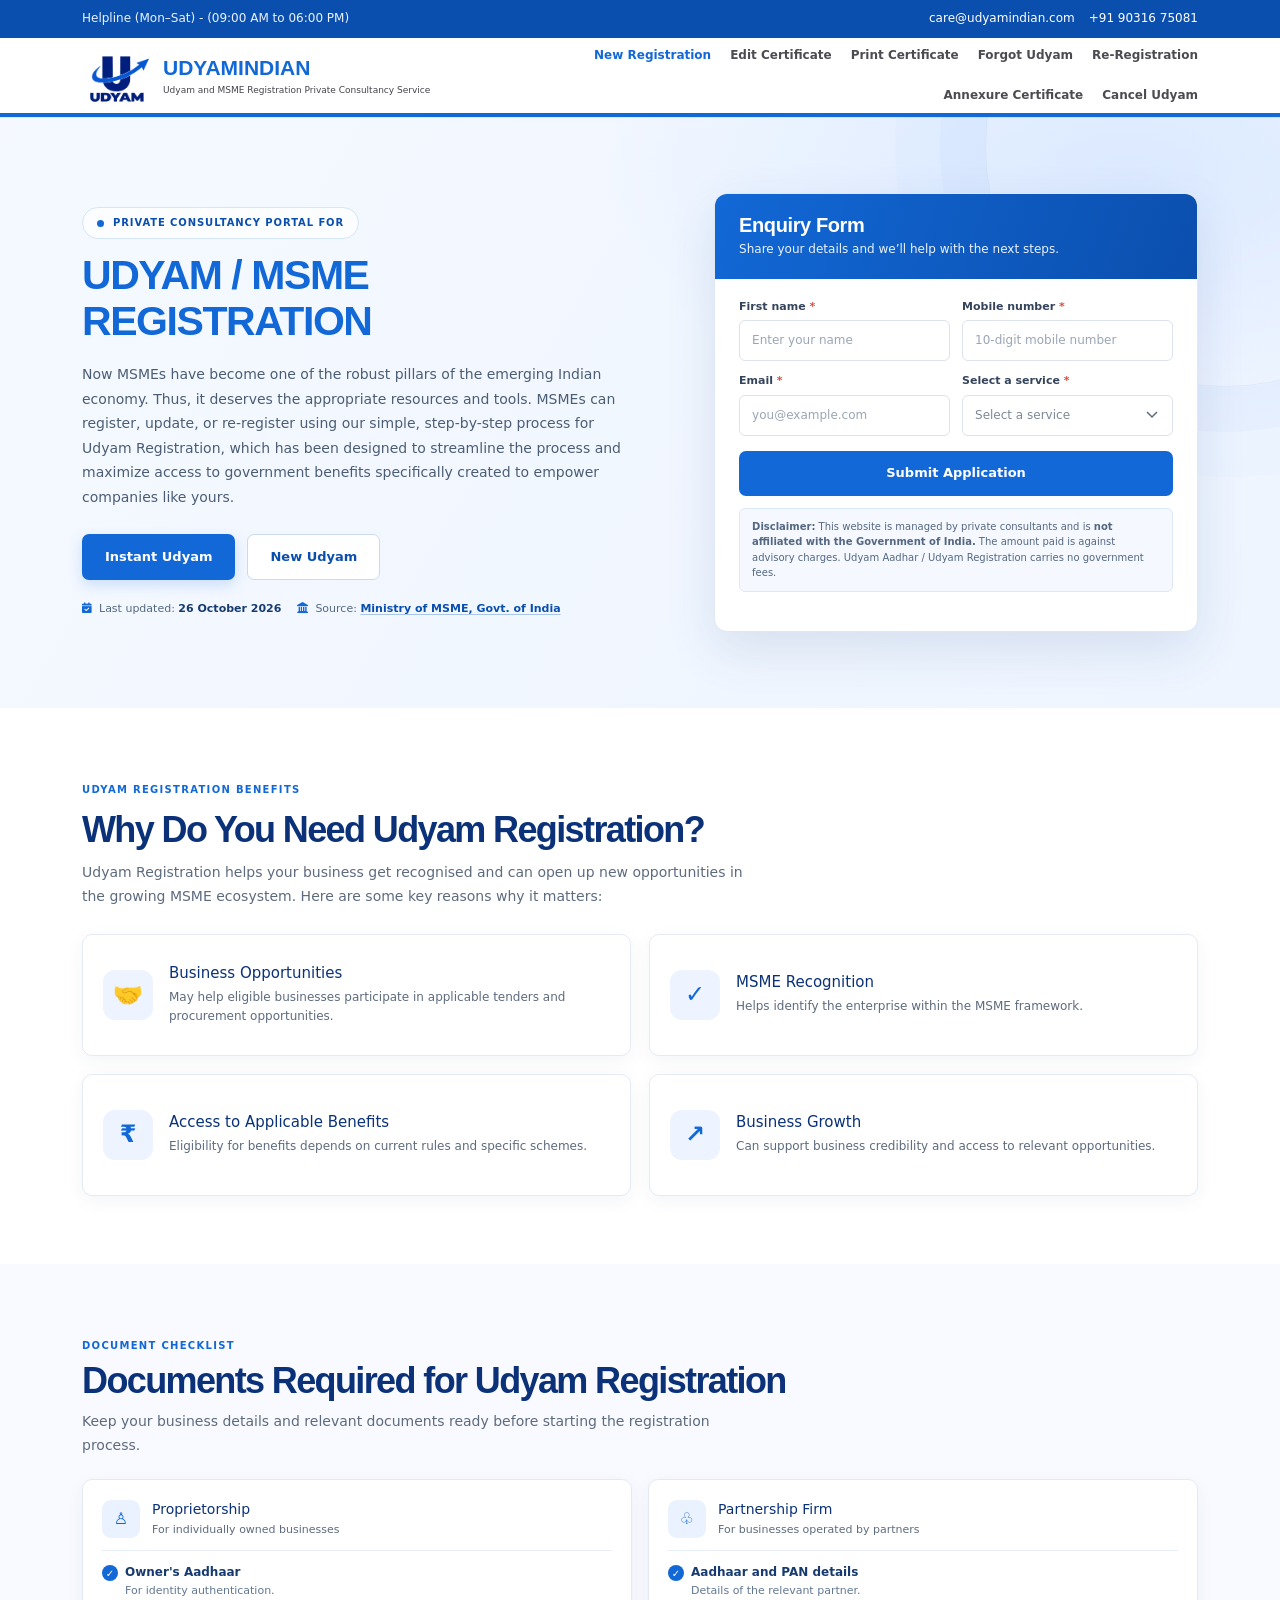
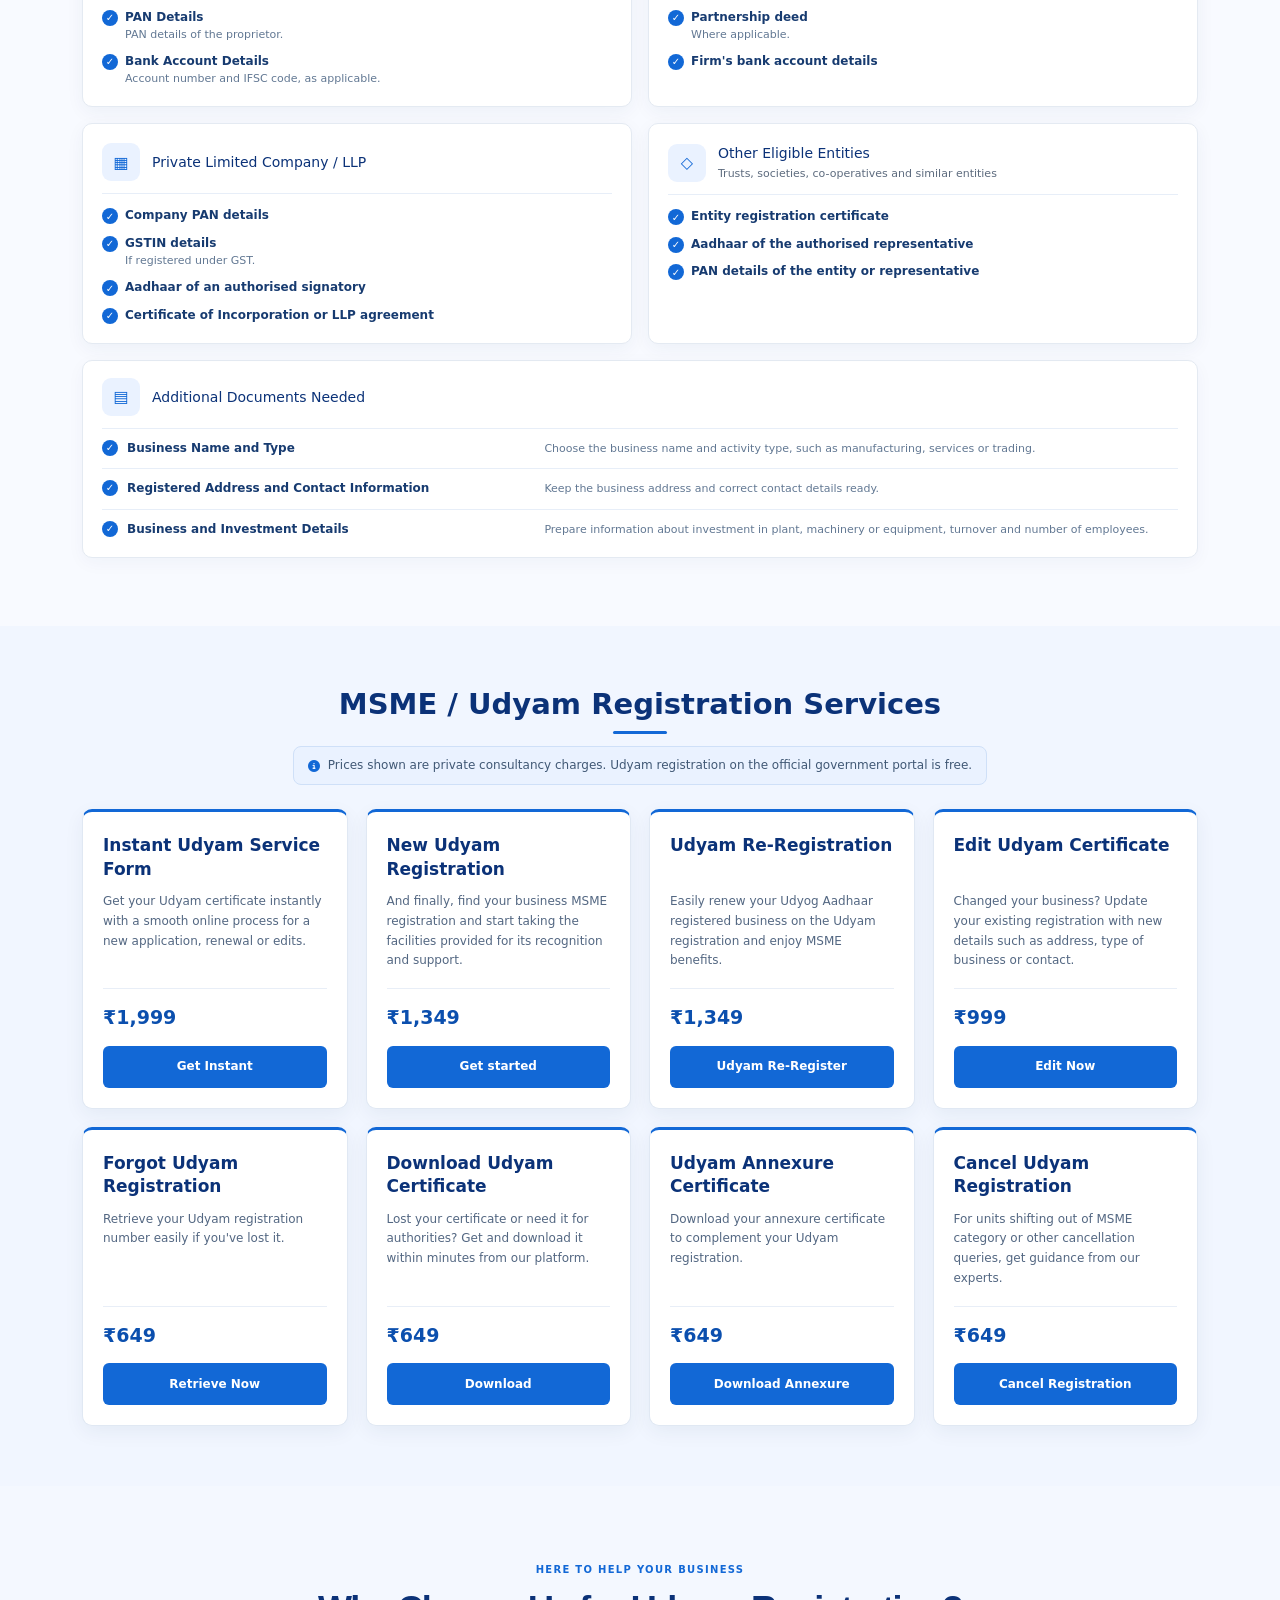
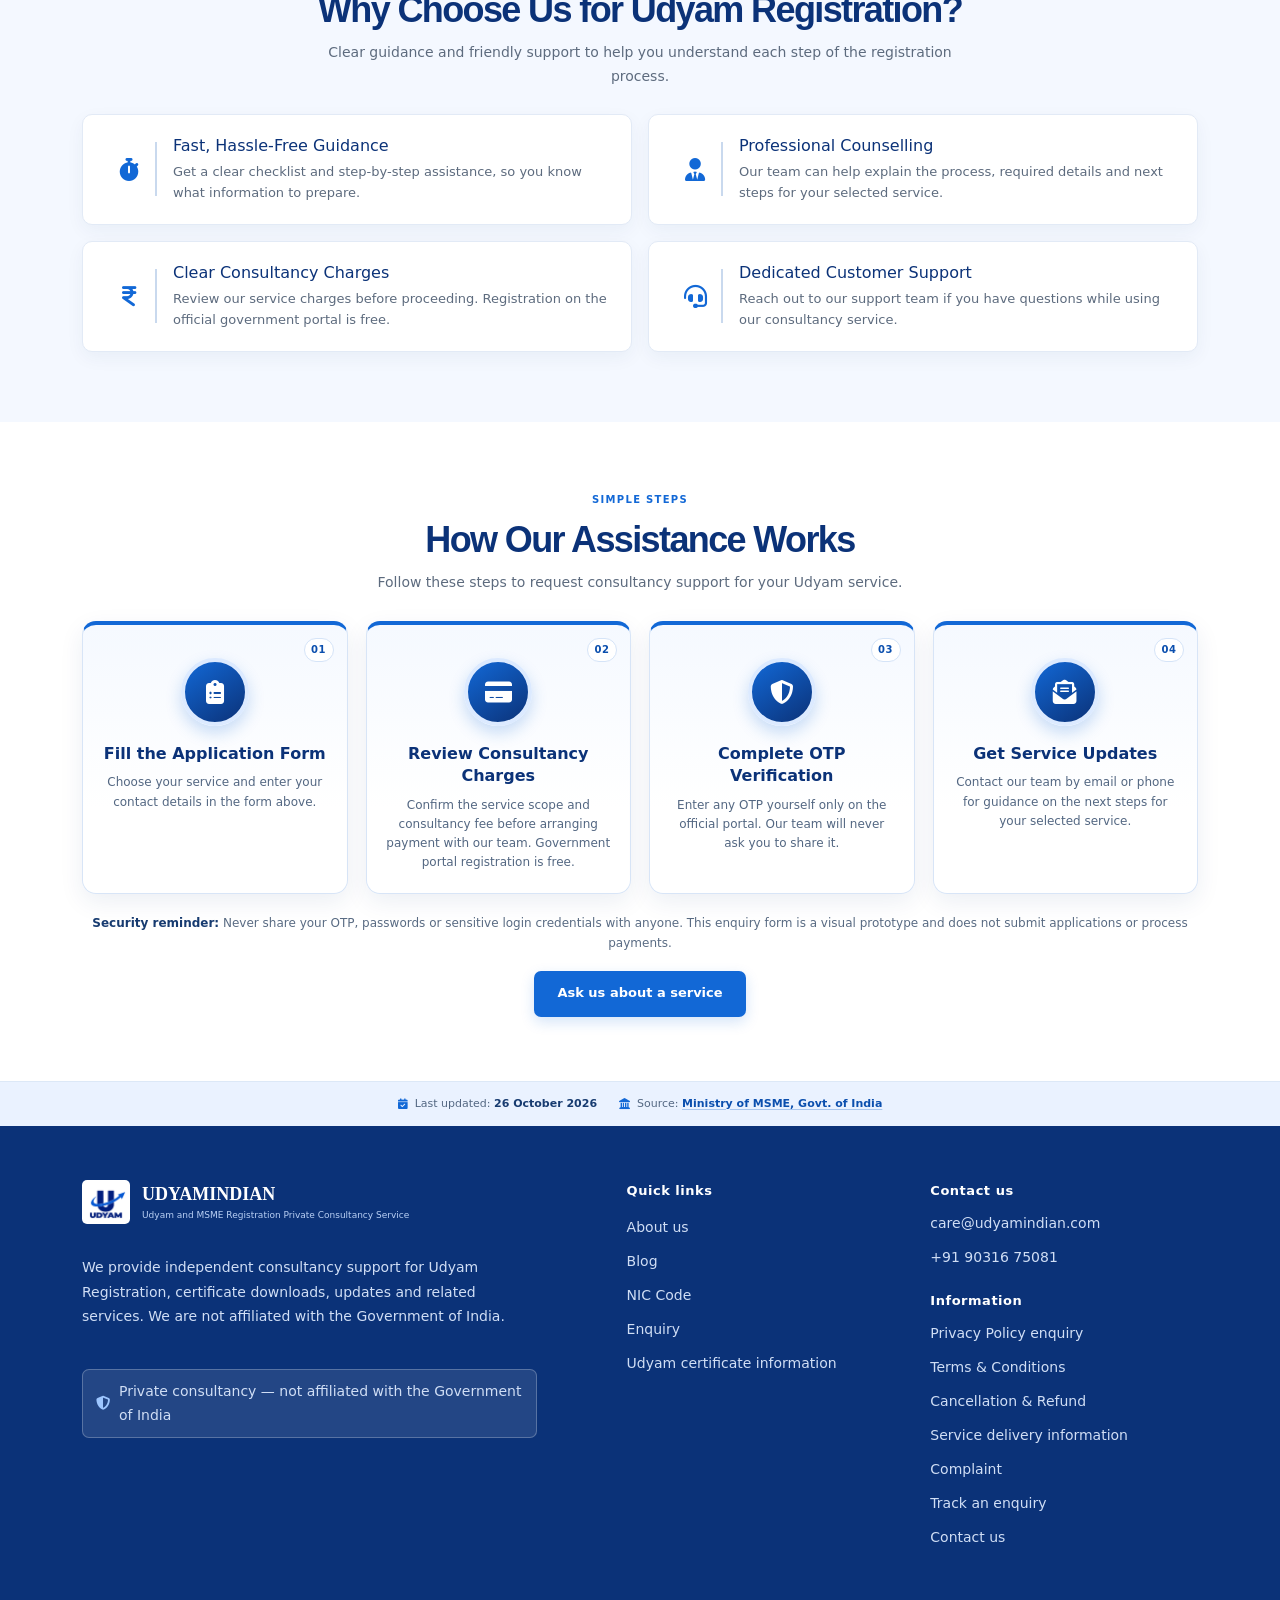
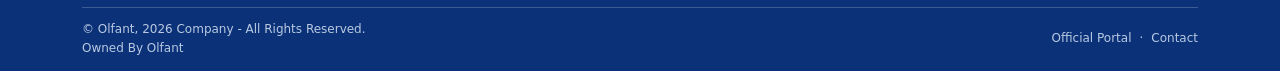
==== commit 7a016724: "update" ====
--- a/index.html
+++ b/index.html
@@ -6,6 +6,7 @@
     <meta name="theme-color" content="#1268d6">
     <meta name="description" content="Udyam Indian provides independent consultancy support for Udyam and MSME registration.">
     <title>Udyam Indian | MSME Registration Support</title>
+    <link href="https://cdn.jsdelivr.net/npm/bootstrap@5.3.3/dist/css/bootstrap.min.css" rel="stylesheet" integrity="sha384-QWTKZyjpPEjISv5WaRU9OFeRpok6YctnYmDr5pNlyT2bRjXh0JMhjY6hW+ALEwIH" crossorigin="anonymous">
     <link rel="stylesheet" href="https://cdnjs.cloudflare.com/ajax/libs/font-awesome/6.7.2/css/all.min.css">
     <link rel="stylesheet" href="./style.css">
 </head>
@@ -329,7 +330,7 @@
                 </div>
                 <div class="footer-quick-links">
                     <h2>Quick links</h2>
-                    <a href="#about-us">About us</a>
+                    <a href="./about-us.html">About us</a>
                     <a href="#blog">Blog</a>
                     <a href="https://udyamregistration.gov.in/" target="_blank" rel="noopener noreferrer">NIC Code</a>
                     <a href="#enquiry">Enquiry</a>
--- a/style.css
+++ b/style.css
@@ -3508,4 +3508,150 @@
         scroll-behavior: auto !important;
         transition-duration: .01ms !important;
     }
-}+}
+
+.content-page {
+    background: #f7f9fd;
+}
+
+.content-page-section {
+    padding: clamp(38px, 6vw, 68px) 0;
+}
+
+.content-page-container {
+    max-width: 1000px;
+}
+
+.content-page-header {
+    margin: 0 auto 26px;
+    text-align: center;
+}
+
+.content-page-header h1 {
+    margin: 8px 0 0;
+    color: #0b3278;
+    font-size: clamp(30px, 4vw, 42px);
+    font-weight: 800;
+    letter-spacing: -.035em;
+    line-height: 1.2;
+}
+
+.content-page-header p {
+    margin: 10px 0 0;
+    color: #536782;
+    font-size: 15px;
+}
+
+.content-page-card {
+    padding: clamp(22px, 4vw, 40px);
+    border: 1px solid #dfe8f4;
+    border-radius: 12px;
+    background: #fff;
+    box-shadow: 0 12px 36px rgb(26 69 123 / 8%);
+}
+
+.content-page-block + .content-page-block {
+    margin-top: 28px;
+    padding-top: 24px;
+    border-top: 1px solid #e7eef8;
+}
+
+.content-page-block h2,
+.content-page-block h5 {
+    margin: 0 0 10px;
+    color: #0b3278;
+    font-size: clamp(19px, 2.4vw, 23px);
+    font-weight: 800;
+    letter-spacing: -.02em;
+}
+
+.content-page-block p,
+.content-page-list {
+    color: #536782;
+    font-size: 14px;
+    line-height: 1.75;
+}
+
+.content-page-block p {
+    margin: 0 0 12px;
+}
+
+.content-page-block p:last-child {
+    margin-bottom: 0;
+}
+
+.content-page-block a {
+    color: #0b4fae;
+    font-weight: 700;
+    text-decoration: underline;
+    text-decoration-color: #a9c6ed;
+    text-underline-offset: 2px;
+}
+
+.content-page-list {
+    display: grid;
+    gap: 12px;
+    margin: 0;
+    padding-left: 22px;
+}
+
+.content-page-list li {
+    padding-left: 3px;
+}
+
+.content-page-list strong {
+    color: #173b70;
+}
+
+.content-page-note {
+    display: block;
+    max-width: 100%;
+    margin-top: 18px;
+    padding: 13px 16px;
+    border: 1px solid #cfe0f8;
+    border-radius: 8px;
+    background: #eaf2ff;
+    color: #405875;
+    font-size: 12px;
+    line-height: 1.6;
+}
+
+.content-page-note strong {
+    color: #173b70;
+}
+
+.content-page-note p {
+    margin: 0;
+}
+
+.content-page-note p + p {
+    margin-top: 10px;
+}
+
+@media (max-width: 520px) {
+    .content-page-section {
+        padding: 34px 0;
+    }
+
+    .content-page-header {
+        margin-bottom: 20px;
+    }
+
+    .content-page-header p {
+        font-size: 13px;
+    }
+
+    .content-page-card {
+        padding: 20px 17px;
+    }
+
+    .content-page-block p,
+    .content-page-list {
+        font-size: 13px;
+    }
+
+    .content-page-note {
+        font-size: 11px;
+        padding: 12px;
+    }
+}
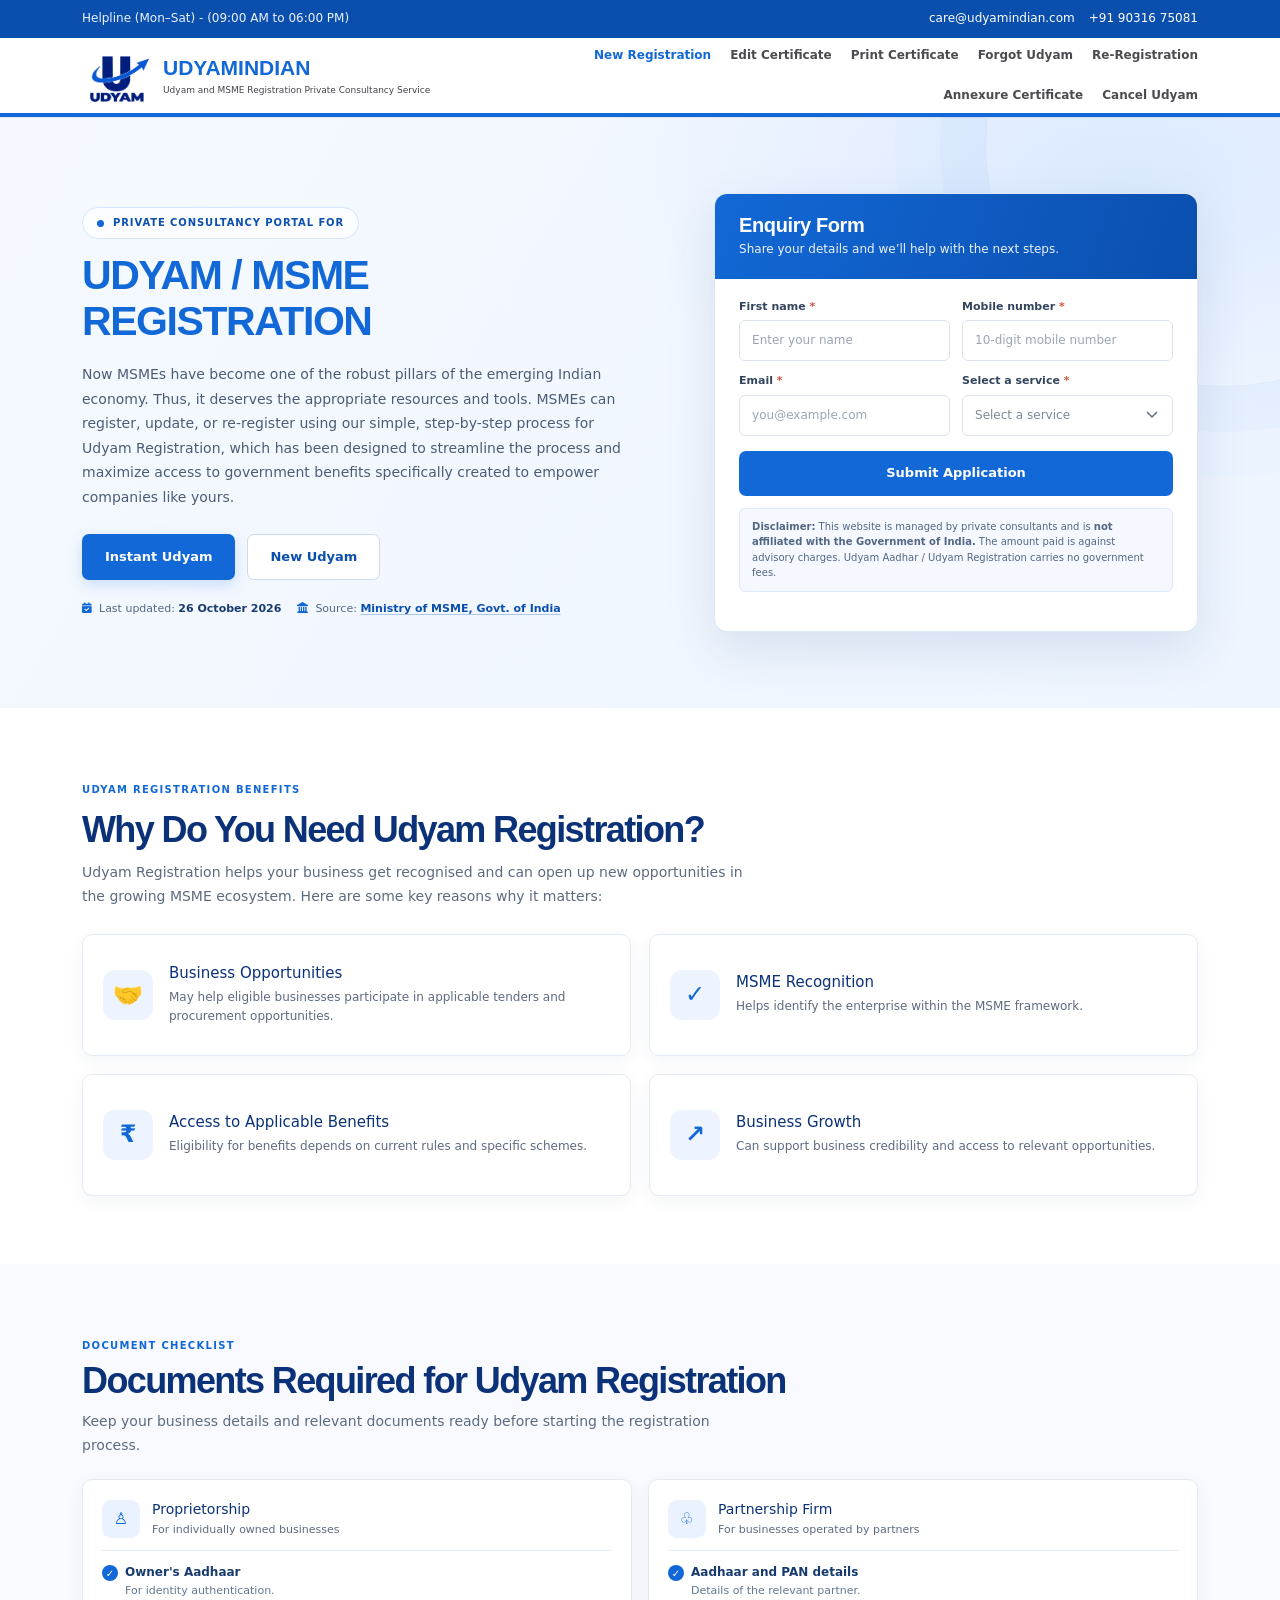
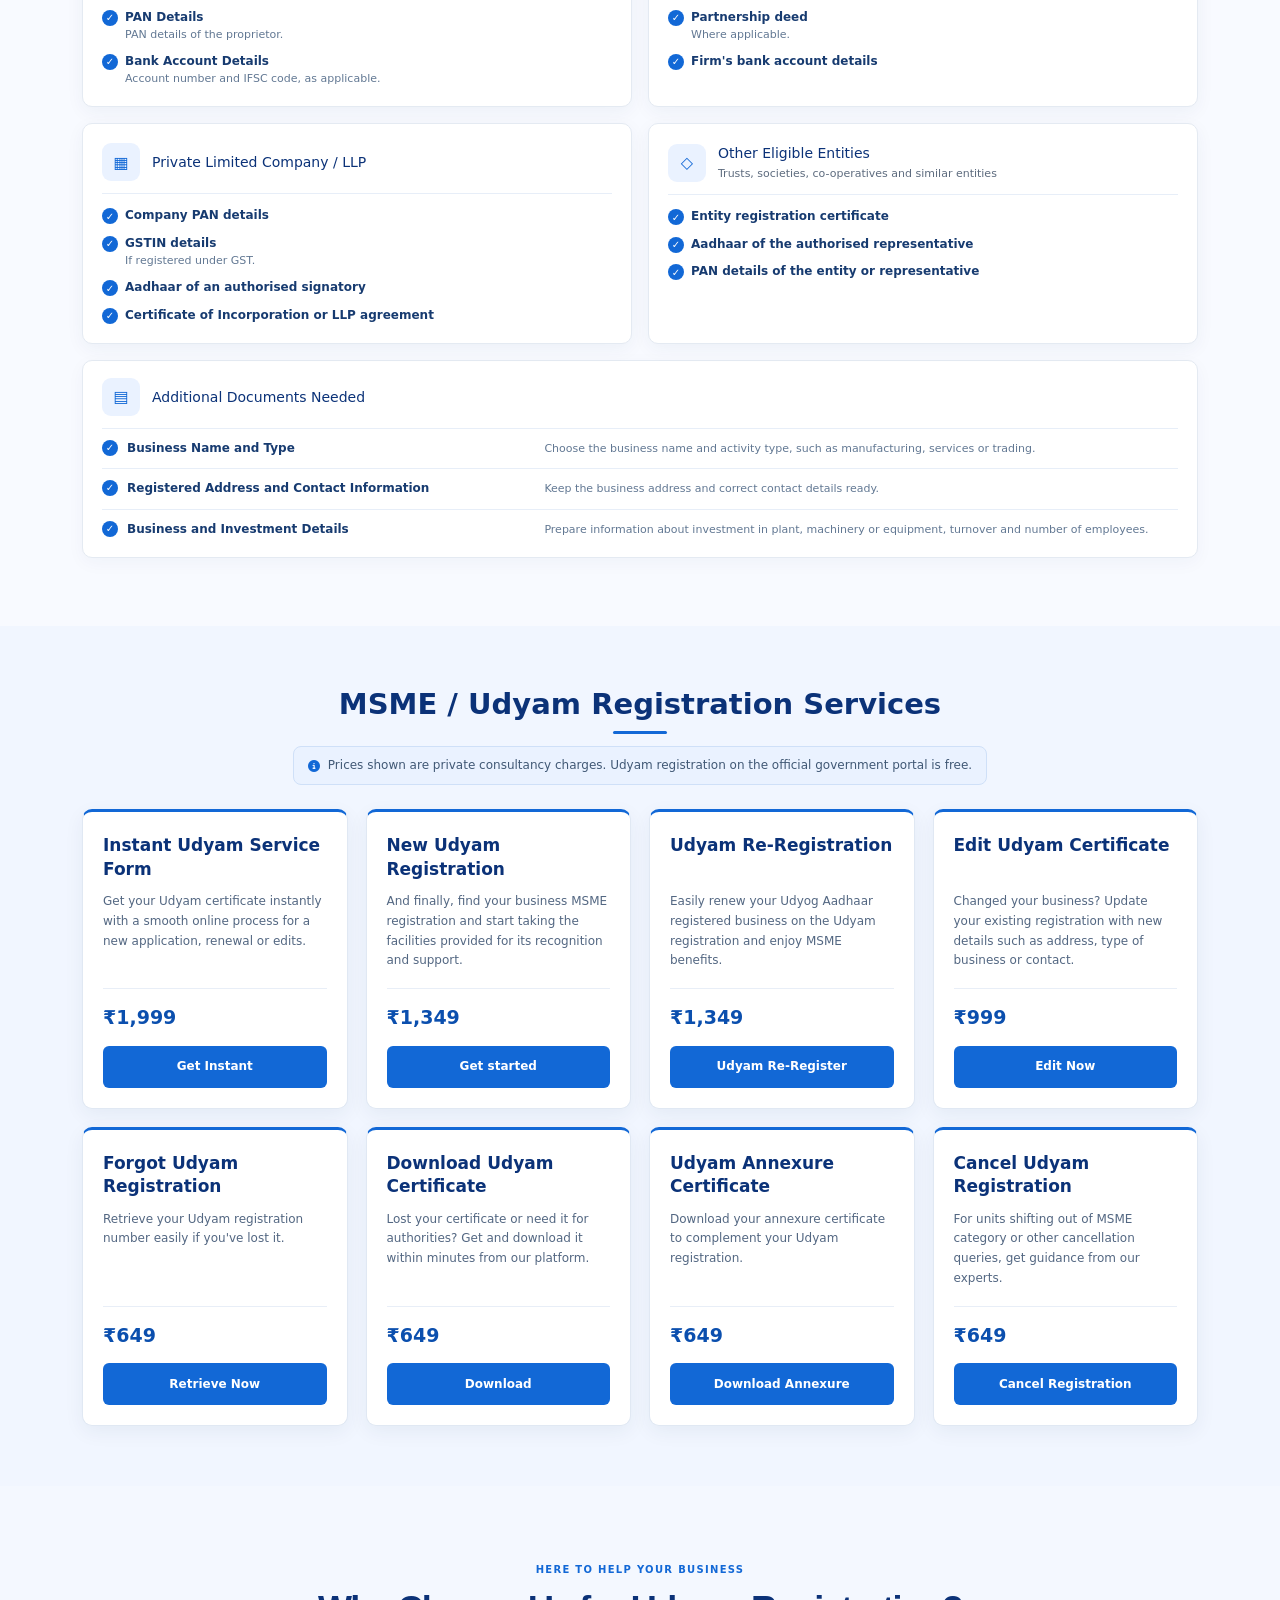
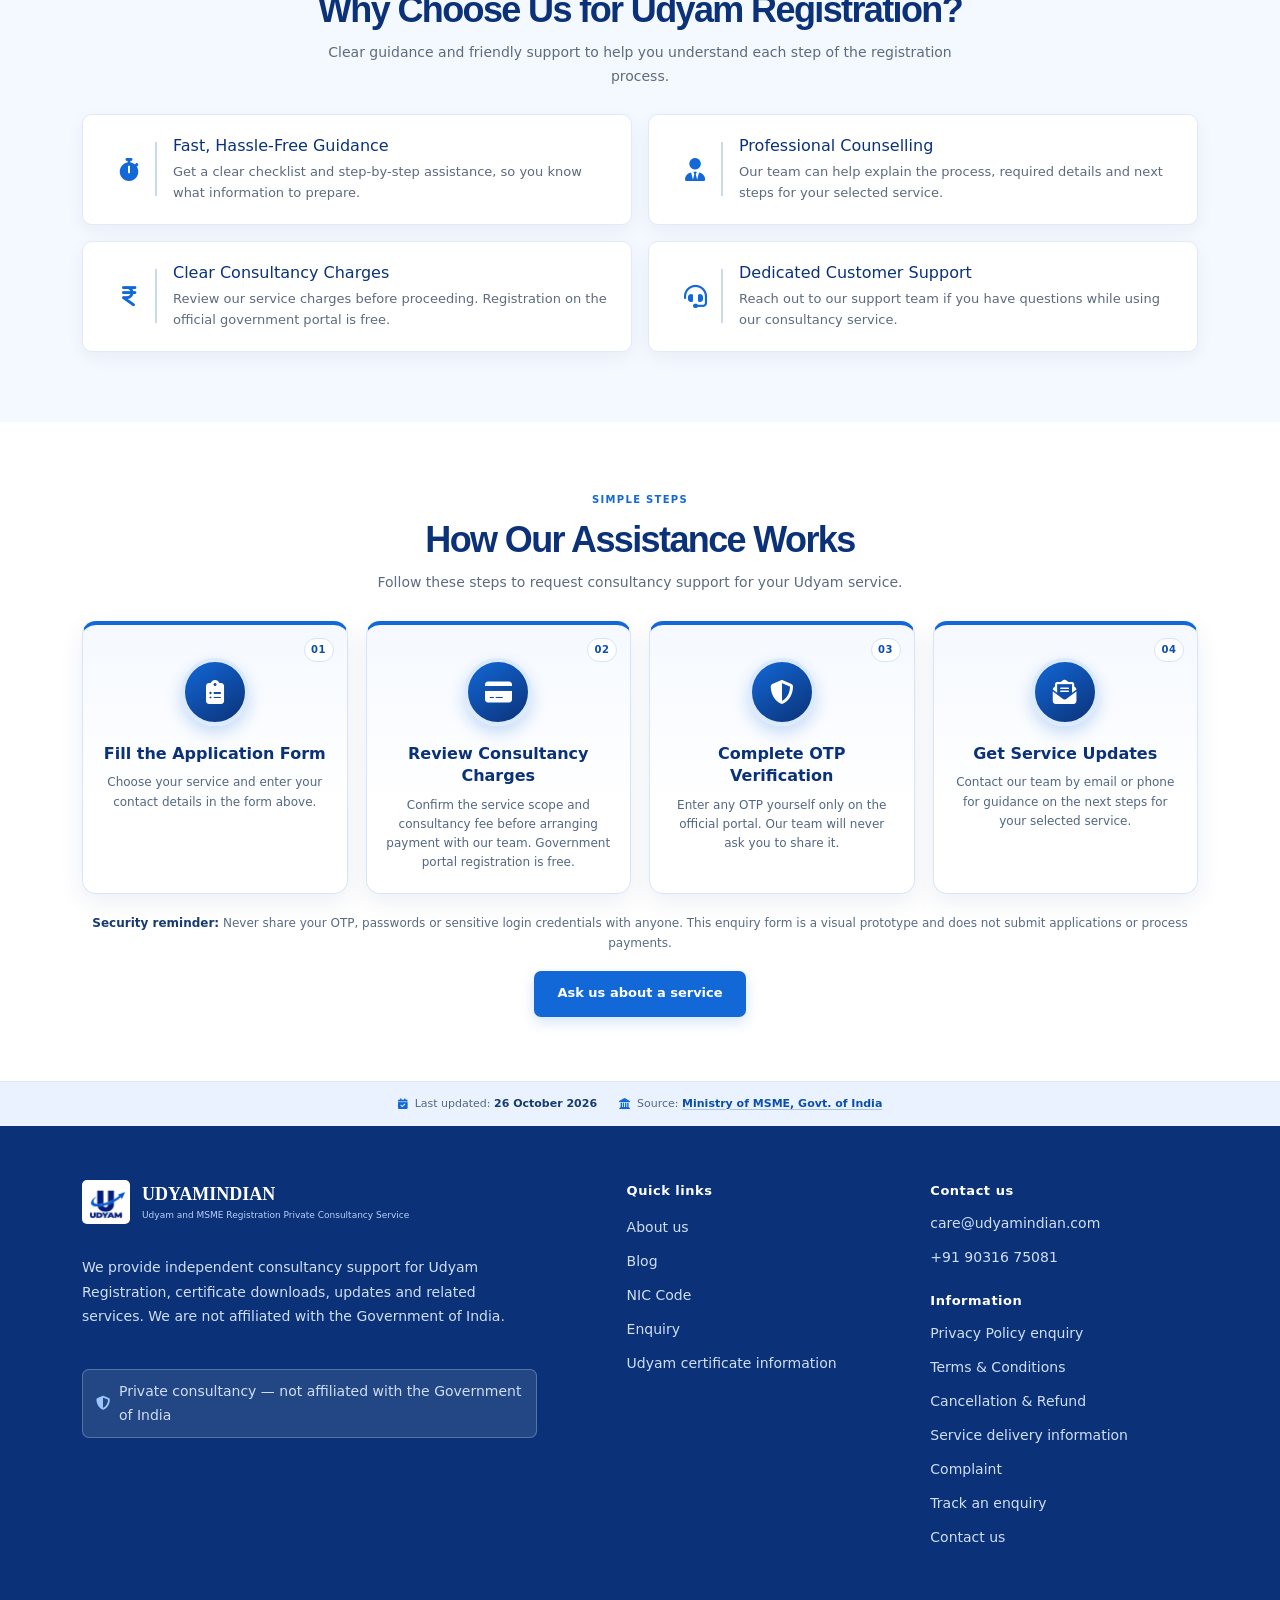
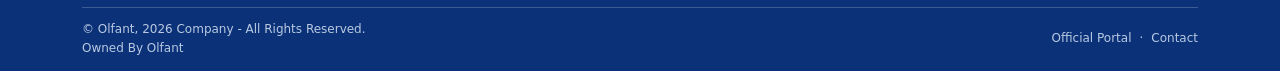
==== commit 9f439c62: "update logo png to webp" ====
--- a/index.html
+++ b/index.html
@@ -25,7 +25,7 @@
         <div class="container">
             <div class="brand-row">
                 <a class="brand" href="./index.html" aria-label="Udyam Indian home">
-                    <img class="brand-logo" src="udyam-logo.png" alt="">
+                    <img class="brand-logo" src="udyam-logo.webp" alt="">
                     <span class="brand-copy"><strong>UDYAMINDIAN</strong><span>Udyam and MSME Registration Private Consultancy Service</span></span>
                 </a>
                 <button class="nav-toggle" type="button" aria-expanded="false" aria-controls="service-navigation">
@@ -324,7 +324,7 @@
         <div class="container">
             <div class="footer-grid">
                 <div class="footer-about">
-                    <a class="footer-brand" href="#home"><img class="brand-logo" src="udyam-logo.png" alt=""><span class="brand-copy"><strong>UDYAMINDIAN</strong><span>Udyam and MSME Registration Private Consultancy Service</span></span></a>
+                    <a class="footer-brand" href="#home"><img class="brand-logo" src="udyam-logo.webp" alt=""><span class="brand-copy"><strong>UDYAMINDIAN</strong><span>Udyam and MSME Registration Private Consultancy Service</span></span></a>
                     <p>We provide independent consultancy support for Udyam Registration, certificate downloads, updates and related services. We are not affiliated with the Government of India.</p>
                     <p class="footer-disclaimer"><i class="fa-solid fa-shield-halved" aria-hidden="true"></i><span>Private consultancy — not affiliated with the Government of India</span></p>
                 </div>
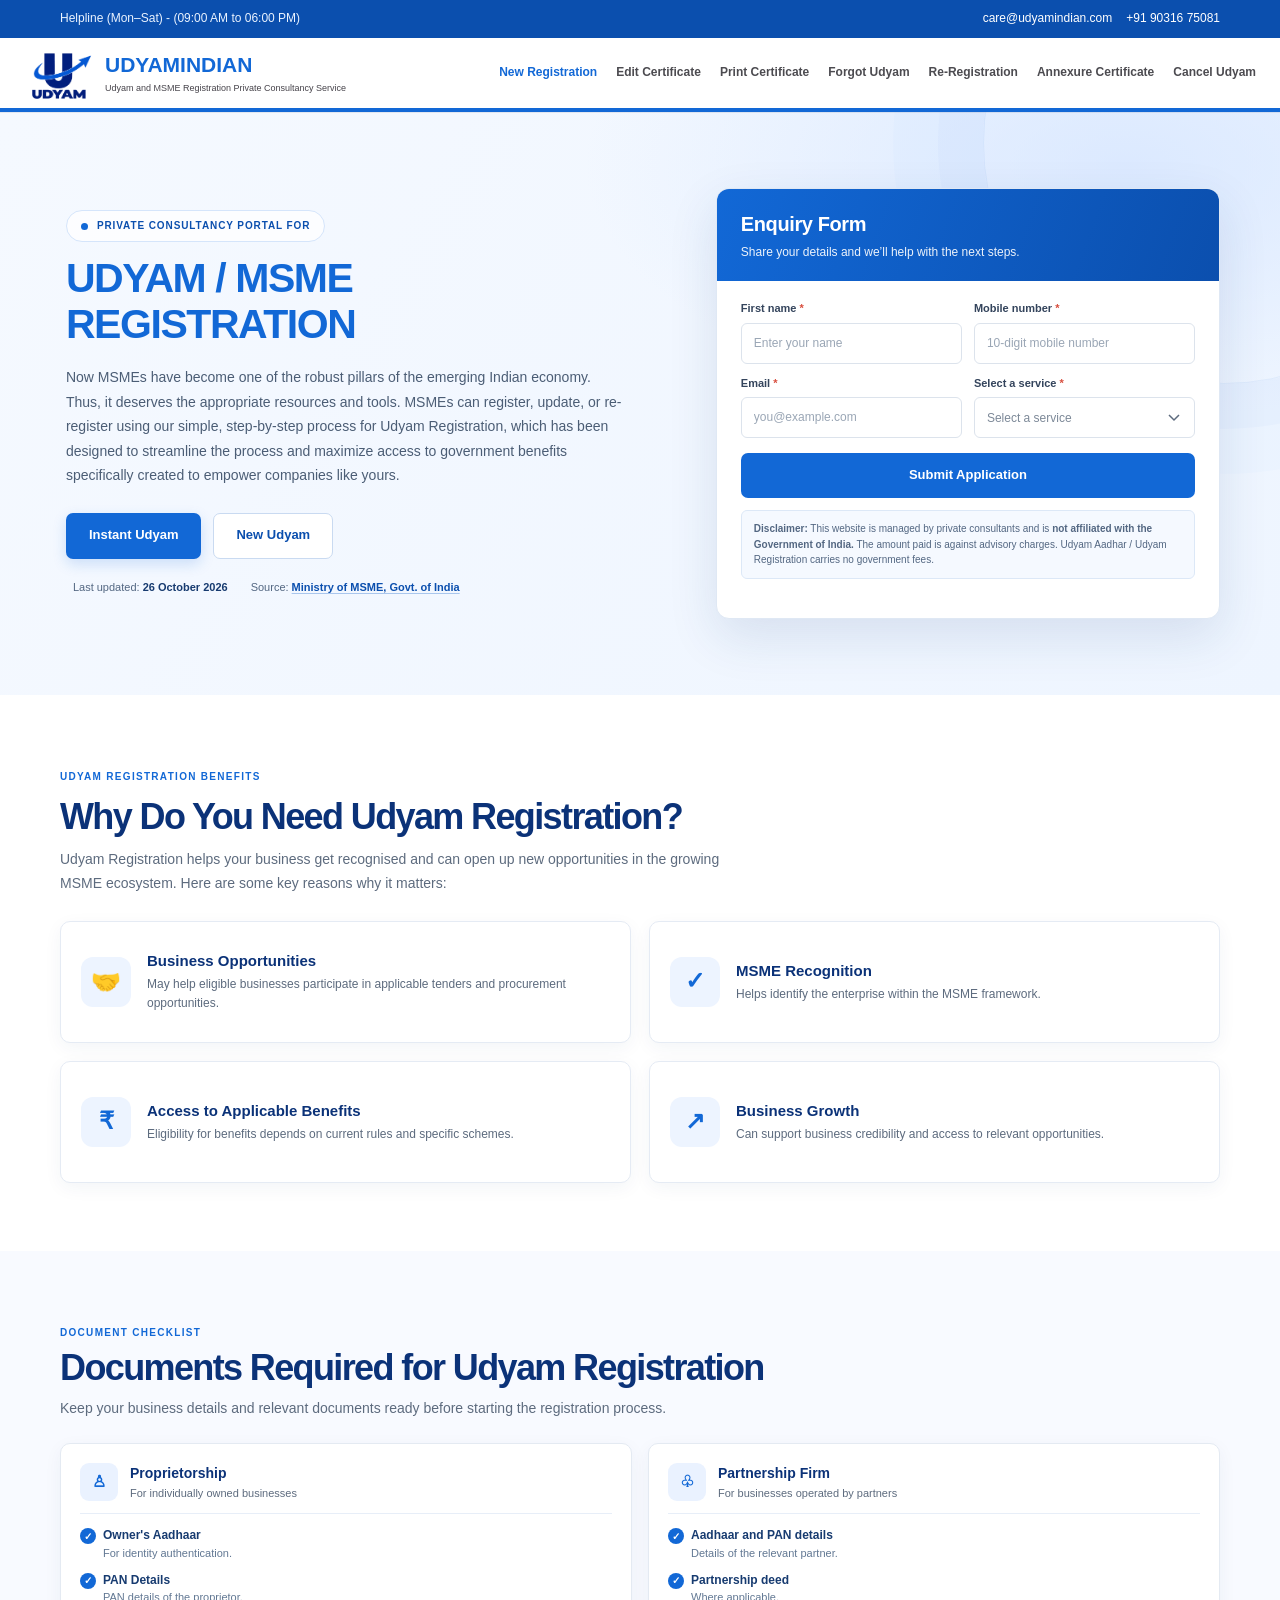
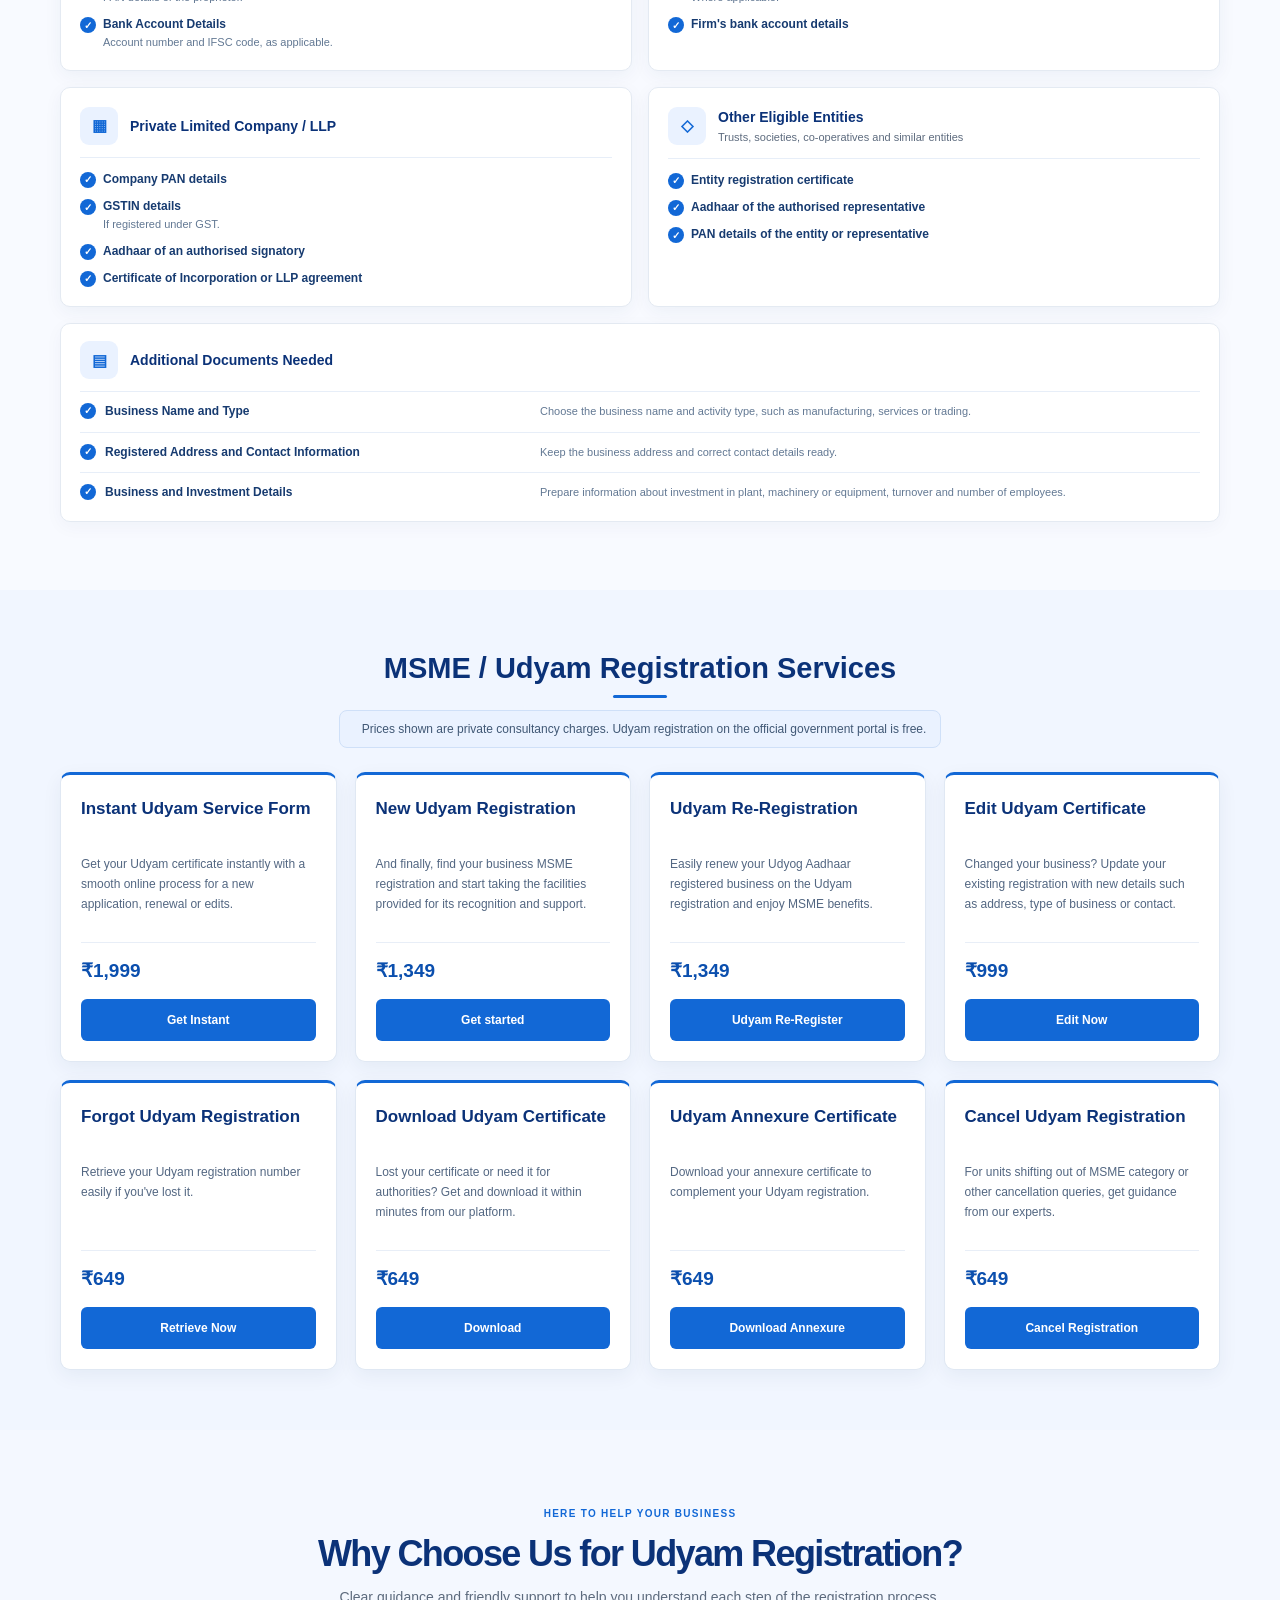
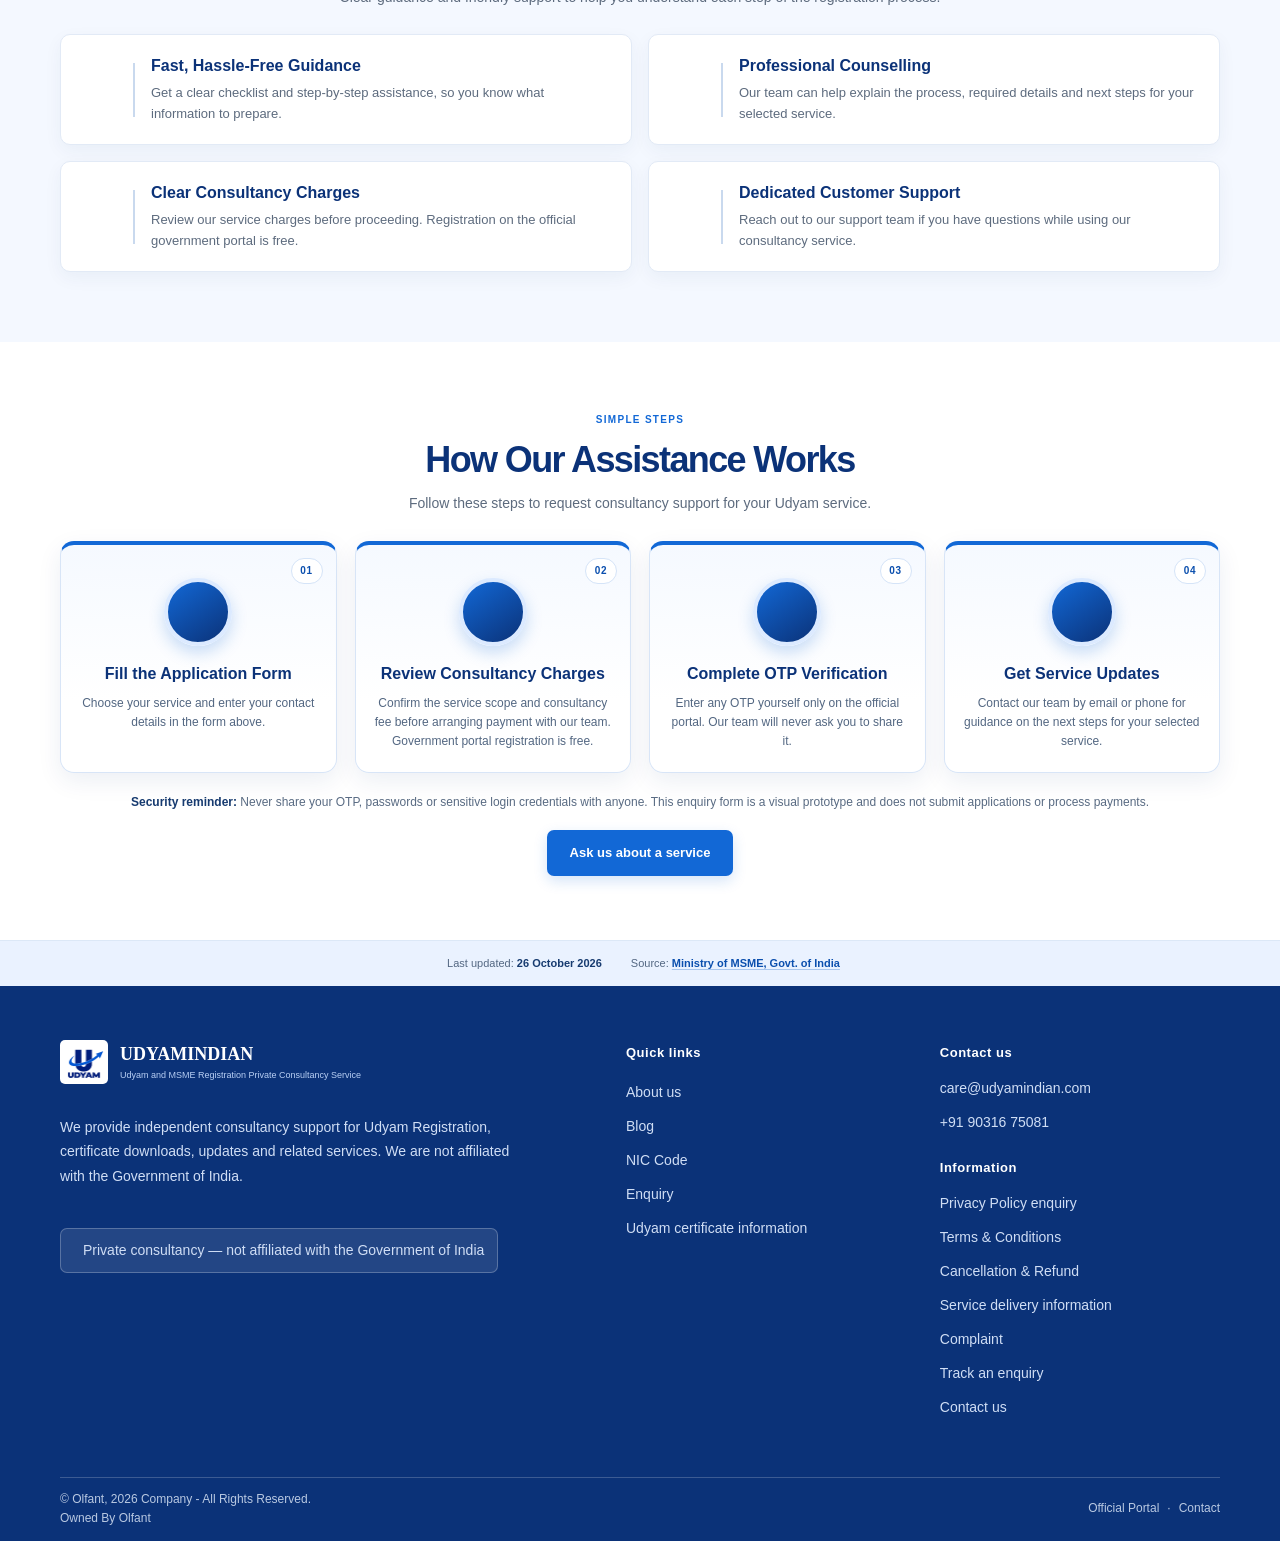
==== commit 7257790a: "replace CDN" ====
--- a/index.html
+++ b/index.html
@@ -6,8 +6,8 @@
     <meta name="theme-color" content="#1268d6">
     <meta name="description" content="Udyam Indian provides independent consultancy support for Udyam and MSME registration.">
     <title>Udyam Indian | MSME Registration Support</title>
-    <link href="https://cdn.jsdelivr.net/npm/bootstrap@5.3.3/dist/css/bootstrap.min.css" rel="stylesheet" integrity="sha384-QWTKZyjpPEjISv5WaRU9OFeRpok6YctnYmDr5pNlyT2bRjXh0JMhjY6hW+ALEwIH" crossorigin="anonymous">
-    <link rel="stylesheet" href="https://cdnjs.cloudflare.com/ajax/libs/font-awesome/6.7.2/css/all.min.css">
+    <link href="./bootstrap.min.css" rel="stylesheet" integrity="sha384-QWTKZyjpPEjISv5WaRU9OFeRpok6YctnYmDr5pNlyT2bRjXh0JMhjY6hW+ALEwIH" crossorigin="anonymous">
+    <link rel="stylesheet" href="./all.min.css">
     <link rel="stylesheet" href="./style.css">
 </head>
 <body>
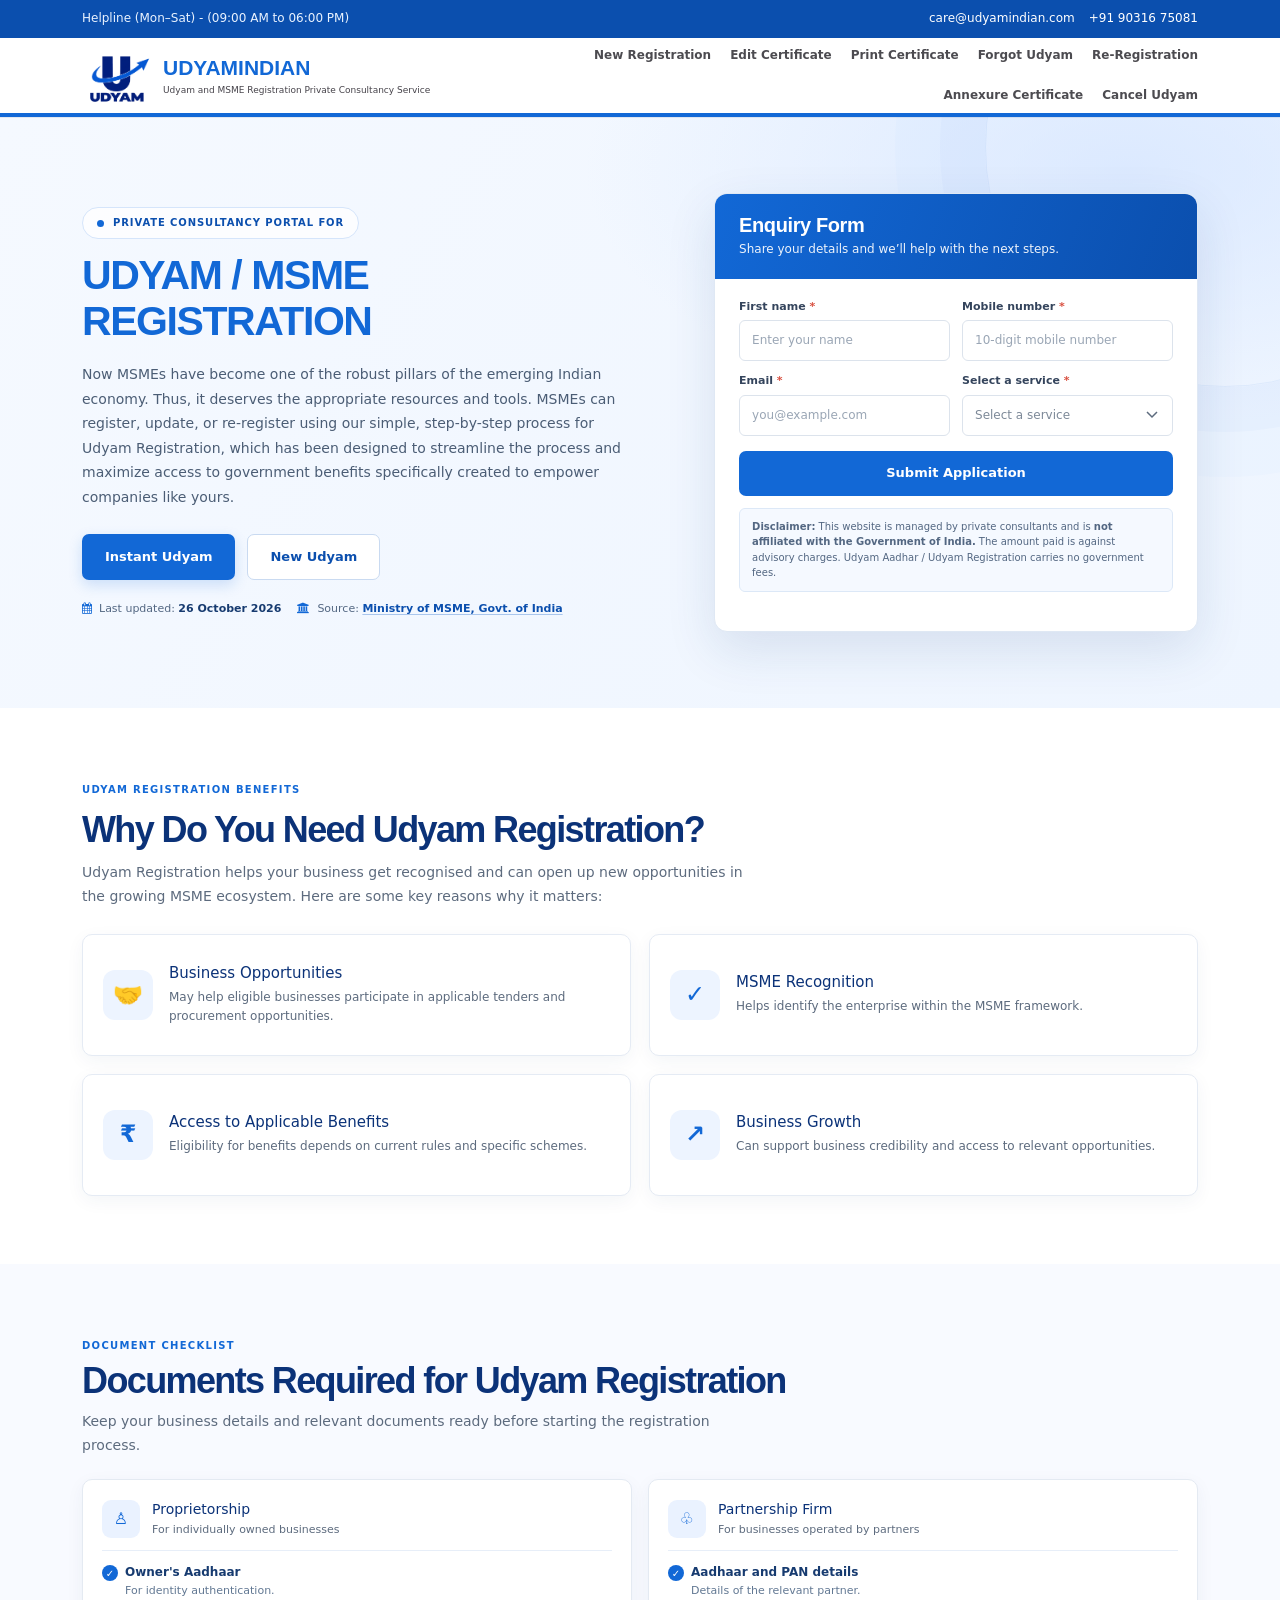
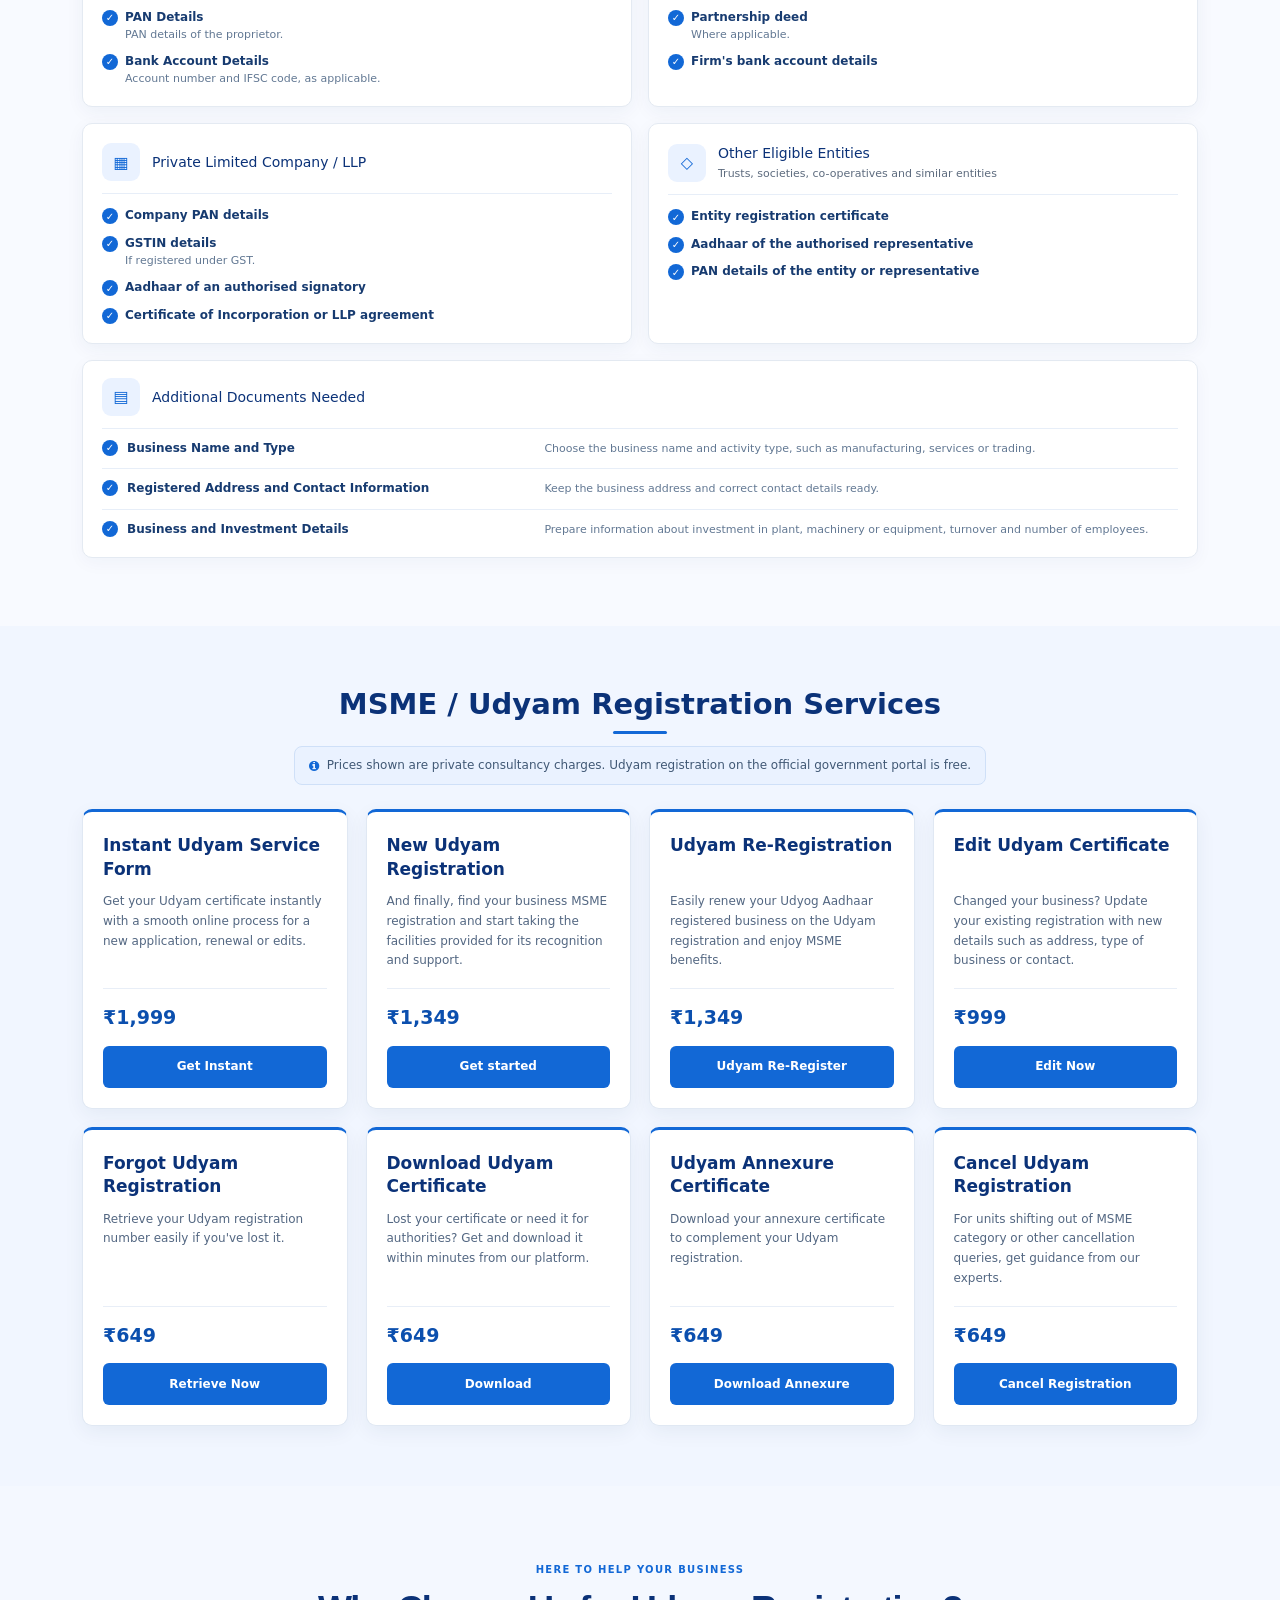
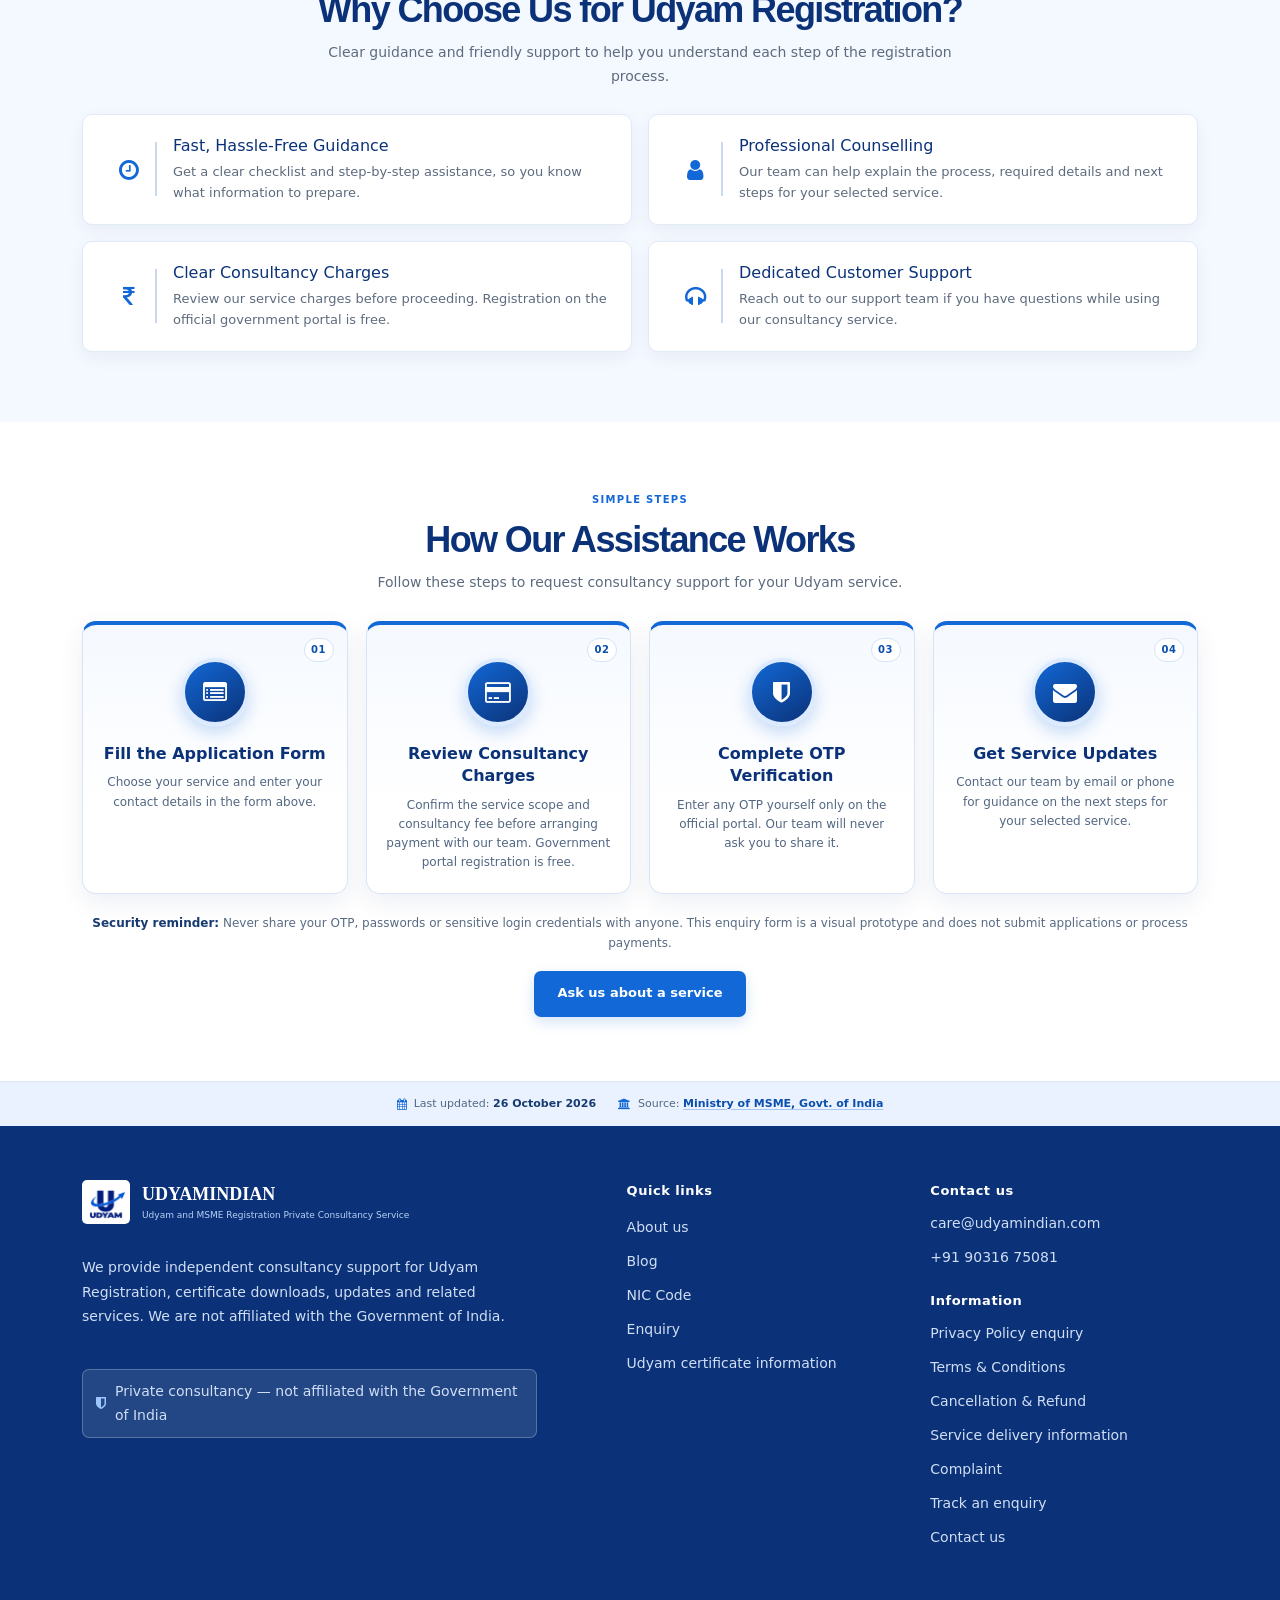
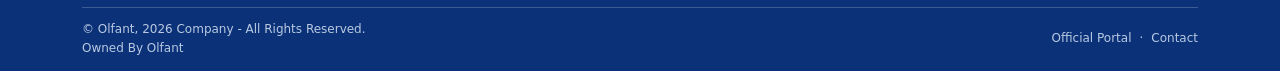
==== commit c2983ae3: "update" ====
--- a/index.html
+++ b/index.html
@@ -6,8 +6,8 @@
     <meta name="theme-color" content="#1268d6">
     <meta name="description" content="Udyam Indian provides independent consultancy support for Udyam and MSME registration.">
     <title>Udyam Indian | MSME Registration Support</title>
-    <link href="./bootstrap.min.css" rel="stylesheet" integrity="sha384-QWTKZyjpPEjISv5WaRU9OFeRpok6YctnYmDr5pNlyT2bRjXh0JMhjY6hW+ALEwIH" crossorigin="anonymous">
-    <link rel="stylesheet" href="./all.min.css">
+    <link href="https://cdn.jsdelivr.net/npm/bootstrap@5.3.3/dist/css/bootstrap.min.css" rel="stylesheet" integrity="sha384-QWTKZyjpPEjISv5WaRU9OFeRpok6YctnYmDr5pNlyT2bRjXh0JMhjY6hW+ALEwIH" crossorigin="anonymous">
+    <link rel="stylesheet" href="https://cdnjs.cloudflare.com/ajax/libs/font-awesome/4.7.0/css/font-awesome.min.css">
     <link rel="stylesheet" href="./style.css">
 </head>
 <body>
@@ -29,12 +29,12 @@
                     <span class="brand-copy"><strong>UDYAMINDIAN</strong><span>Udyam and MSME Registration Private Consultancy Service</span></span>
                 </a>
                 <button class="nav-toggle" type="button" aria-expanded="false" aria-controls="service-navigation">
-                    <i class="fa-solid fa-bars" aria-hidden="true"></i><i class="fa-solid fa-xmark" aria-hidden="true"></i>
+                    <i class="fa fa-bars" aria-hidden="true"></i><i class="fa fa-times" aria-hidden="true"></i>
                 </button>
             </div>
             <nav class="nav" id="service-navigation" aria-label="Main navigation">
                 <div class="nav-links">
-                    <a href="#service-new">New Registration</a>
+                    <a href="udyam-registration-online.html">New Registration</a>
                     <a href="#service-update">Edit Certificate</a>
                     <a href="#service-download">Print Certificate</a>
                     <a href="#service-forgot">Forgot Udyam</a>
@@ -59,8 +59,8 @@
                         <a class="button button-primary" href="#service-new">New Udyam</a>
                     </div>
                     <div class="hero-meta" aria-label="Registration information">
-                        <span class="hero-meta-item"><i class="fa-solid fa-calendar-check" aria-hidden="true"></i><span>Last updated: <strong><time datetime="2026-09-29">26 October 2026</time></strong></span></span>
-                        <span class="hero-meta-item"><i class="fa-solid fa-landmark" aria-hidden="true"></i><span>Source: <a href="https://udyamregistration.gov.in/" target="_blank" rel="noopener noreferrer">Ministry of MSME, Govt. of India</a></span></span>
+                        <span class="hero-meta-item"><i class="fa fa-calendar" aria-hidden="true"></i><span>Last updated: <strong><time datetime="2026-09-29">26 October 2026</time></strong></span></span>
+                        <span class="hero-meta-item"><i class="fa fa-university" aria-hidden="true"></i><span>Source: <a href="https://udyamregistration.gov.in/" target="_blank" rel="noopener noreferrer">Ministry of MSME, Govt. of India</a></span></span>
                     </div>
                 </div>
 
@@ -195,7 +195,7 @@
         <section class="section services-section" id="services">
             <div class="container">
                 <h2 class="services-title">MSME / Udyam Registration Services</h2>
-                <p class="services-disclaimer" id="service-fees"><i class="fa-solid fa-circle-info" aria-hidden="true"></i><span>Prices shown are private consultancy charges. Udyam registration on the official government portal is free.</span></p>
+                <p class="services-disclaimer" id="service-fees"><i class="fa fa-info-circle" aria-hidden="true"></i><span>Prices shown are private consultancy charges. Udyam registration on the official government portal is free.</span></p>
                 <div class="service-grid">
                     <article class="service-card" id="service-instant">
                         <h3>Instant Udyam Service Form</h3>
@@ -258,19 +258,19 @@
                 </div>
                 <div class="why-choose-grid">
                     <article class="why-choose-card">
-                        <span class="why-choose-icon"><i class="fa-solid fa-stopwatch" aria-hidden="true"></i></span>
+                        <span class="why-choose-icon"><i class="fa fa-clock-o" aria-hidden="true"></i></span>
                         <div><h3>Fast, Hassle-Free Guidance</h3><p>Get a clear checklist and step-by-step assistance, so you know what information to prepare.</p></div>
                     </article>
                     <article class="why-choose-card">
-                        <span class="why-choose-icon"><i class="fa-solid fa-user-tie" aria-hidden="true"></i></span>
+                        <span class="why-choose-icon"><i class="fa fa-user" aria-hidden="true"></i></span>
                         <div><h3>Professional Counselling</h3><p>Our team can help explain the process, required details and next steps for your selected service.</p></div>
                     </article>
                     <article class="why-choose-card">
-                        <span class="why-choose-icon"><i class="fa-solid fa-indian-rupee-sign" aria-hidden="true"></i></span>
+                        <span class="why-choose-icon"><i class="fa fa-inr" aria-hidden="true"></i></span>
                         <div><h3>Clear Consultancy Charges</h3><p>Review our service charges before proceeding. Registration on the official government portal is free.</p></div>
                     </article>
                     <article class="why-choose-card">
-                        <span class="why-choose-icon"><i class="fa-solid fa-headset" aria-hidden="true"></i></span>
+                        <span class="why-choose-icon"><i class="fa fa-headphones" aria-hidden="true"></i></span>
                         <div><h3>Dedicated Customer Support</h3><p>Reach out to our support team if you have questions while using our consultancy service.</p></div>
                     </article>
                 </div>
@@ -288,22 +288,22 @@
             </div>
             <ol class="application-steps">
                 <li class="application-step">
-                    <span class="application-step-icon"><i class="fa-solid fa-clipboard-list" aria-hidden="true"></i></span>
+                    <span class="application-step-icon"><i class="fa fa-list-alt" aria-hidden="true"></i></span>
                     <h3>Fill the Application Form</h3>
                     <p>Choose your service and enter your contact details in the form above.</p>
                 </li>
                 <li class="application-step">
-                    <span class="application-step-icon"><i class="fa-solid fa-credit-card" aria-hidden="true"></i></span>
+                    <span class="application-step-icon"><i class="fa fa-credit-card" aria-hidden="true"></i></span>
                     <h3>Review Consultancy Charges</h3>
                     <p>Confirm the service scope and consultancy fee before arranging payment with our team. Government portal registration is free.</p>
                 </li>
                 <li class="application-step">
-                    <span class="application-step-icon"><i class="fa-solid fa-shield-halved" aria-hidden="true"></i></span>
+                    <span class="application-step-icon"><i class="fa fa-shield" aria-hidden="true"></i></span>
                     <h3>Complete OTP Verification</h3>
                     <p>Enter any OTP yourself only on the official portal. Our team will never ask you to share it.</p>
                 </li>
                 <li class="application-step">
-                    <span class="application-step-icon"><i class="fa-solid fa-envelope-open-text" aria-hidden="true"></i></span>
+                    <span class="application-step-icon"><i class="fa fa-envelope" aria-hidden="true"></i></span>
                     <h3>Get Service Updates</h3>
                     <p>Contact our team by email or phone for guidance on the next steps for your selected service.</p>
                 </li>
@@ -315,8 +315,8 @@
 
     <section class="footer-source-note" aria-label="Registration information source">
         <div class="container footer-source-note-inner">
-            <span class="footer-source-note-item"><i class="fa-solid fa-calendar-check" aria-hidden="true"></i><span>Last updated: <strong><time datetime="2026-10-26">26 October 2026</time></strong></span></span>
-            <span class="footer-source-note-item"><i class="fa-solid fa-landmark" aria-hidden="true"></i><span>Source: <a href="https://udyamregistration.gov.in/" target="_blank" rel="noopener noreferrer">Ministry of MSME, Govt. of India</a></span></span>
+            <span class="footer-source-note-item"><i class="fa fa-calendar" aria-hidden="true"></i><span>Last updated: <strong><time datetime="2026-10-26">26 October 2026</time></strong></span></span>
+            <span class="footer-source-note-item"><i class="fa fa-university" aria-hidden="true"></i><span>Source: <a href="https://udyamregistration.gov.in/" target="_blank" rel="noopener noreferrer">Ministry of MSME, Govt. of India</a></span></span>
         </div>
     </section>
 
@@ -326,7 +326,7 @@
                 <div class="footer-about">
                     <a class="footer-brand" href="#home"><img class="brand-logo" src="udyam-logo.webp" alt=""><span class="brand-copy"><strong>UDYAMINDIAN</strong><span>Udyam and MSME Registration Private Consultancy Service</span></span></a>
                     <p>We provide independent consultancy support for Udyam Registration, certificate downloads, updates and related services. We are not affiliated with the Government of India.</p>
-                    <p class="footer-disclaimer"><i class="fa-solid fa-shield-halved" aria-hidden="true"></i><span>Private consultancy — not affiliated with the Government of India</span></p>
+                    <p class="footer-disclaimer"><i class="fa fa-shield" aria-hidden="true"></i><span>Private consultancy — not affiliated with the Government of India</span></p>
                 </div>
                 <div class="footer-quick-links">
                     <h2>Quick links</h2>
--- a/style.css
+++ b/style.css
@@ -157,7 +157,6 @@
     font-weight: 600;
 }
 
-.nav-links a:first-child,
 .nav-links a:hover {
     color: var(--blue);
 }
@@ -1071,7 +1070,6 @@
     text-transform: none;
 }
 
-.nav-links a:first-child,
 .nav-links a:hover {
     background: transparent;
     color: #1268d6;
@@ -1217,7 +1215,7 @@
     gap: 7px;
 }
 
-.hero-meta-item>.fa-solid {
+.hero-meta-item>.fa {
     flex: 0 0 auto;
     color: #1268d6;
 }
@@ -1675,7 +1673,7 @@
     text-align: center;
 }
 
-.services-disclaimer .fa-solid {
+.services-disclaimer .fa {
     flex: 0 0 auto;
     color: #1268d6;
 }
@@ -2670,13 +2668,13 @@
         background: #eaf2ff;
     }
 
-    .nav-toggle .fa-solid {
+    .nav-toggle .fa {
         width: 14px;
         font-size: 14px;
     }
 
     .nav-toggle[aria-expanded="true"] .fa-bars,
-    .nav-toggle:not([aria-expanded="true"]) .fa-xmark {
+    .nav-toggle:not([aria-expanded="true"]) .fa-times {
         display: none;
     }
 
@@ -3051,7 +3049,7 @@
     line-height: 1.5;
 }
 
-.footer-disclaimer .fa-solid {
+.footer-disclaimer .fa {
     color: #9dc6ff;
 }
 
@@ -3472,7 +3470,7 @@
     gap: 7px;
 }
 
-.footer-source-note-item>.fa-solid {
+.footer-source-note-item>.fa {
     flex: 0 0 auto;
     color: #1268d6;
 }
